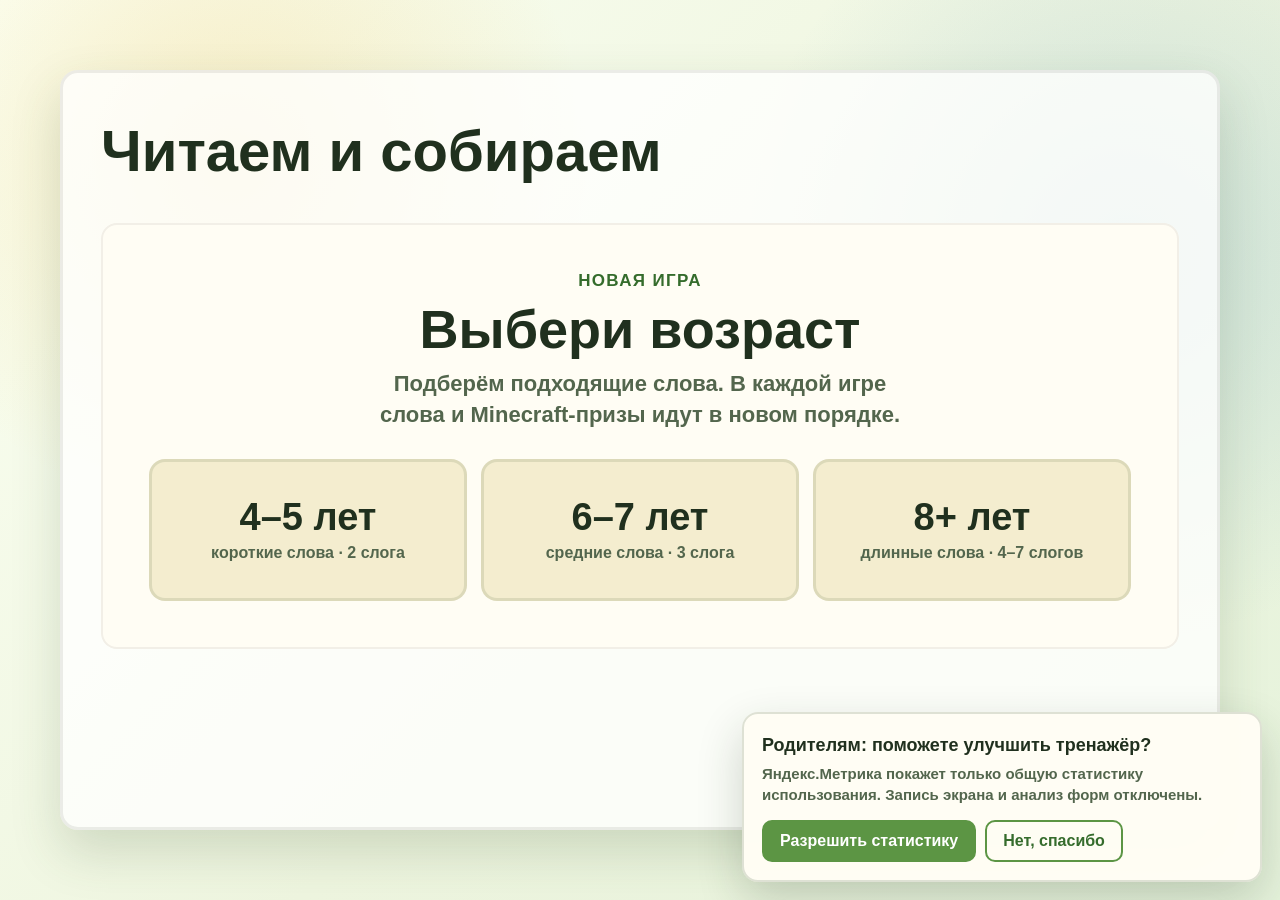
==== index.html @ dffe87df "Add search indexing and Yandex Metrica" ====
<!doctype html>
<html lang="ru">
<head>
  <meta charset="utf-8">
  <meta name="viewport" content="width=device-width, initial-scale=1">
  <title>Читаем по слогам — тренажёр чтения для детей</title>
  <meta name="description" content="Бесплатный детский тренажёр чтения по слогам для детей от 4 лет. Три уровня сложности, случайные слова и Minecraft-призы за чтение.">
  <meta name="robots" content="index, follow, max-image-preview:large">
  <meta name="theme-color" content="#eef5df">
  <link rel="canonical" href="https://readingcraftkids.com/">
  <meta property="og:type" content="website">
  <meta property="og:locale" content="ru_RU">
  <meta property="og:site_name" content="Reading Craft Kids">
  <meta property="og:title" content="Читаем по слогам — тренажёр чтения для детей">
  <meta property="og:description" content="Читайте слова по слогам и собирайте Minecraft-призы. Уровни для детей 4–5, 6–7 и 8+ лет.">
  <meta property="og:url" content="https://readingcraftkids.com/">
  <meta property="og:image" content="https://readingcraftkids.com/assets/minecraft-characters-atlas.png">
  <meta name="twitter:card" content="summary_large_image">
  <meta name="twitter:title" content="Читаем по слогам — тренажёр чтения для детей">
  <meta name="twitter:description" content="Бесплатный тренажёр чтения по слогам с Minecraft-призами.">
  <meta name="twitter:image" content="https://readingcraftkids.com/assets/minecraft-characters-atlas.png">
  <link rel="preload" as="image" href="assets/minecraft-chest.png">
  <link rel="preload" as="image" href="assets/minecraft-prizes-atlas.png">
  <link rel="preload" as="image" href="assets/minecraft-prizes-atlas-2.png">
  <link rel="preload" as="image" href="assets/minecraft-characters-atlas.png">
  <script type="application/ld+json">
    {
      "@context": "https://schema.org",
      "@type": "EducationalApplication",
      "name": "Читаем и собираем",
      "alternateName": "Reading Craft Kids",
      "url": "https://readingcraftkids.com/",
      "description": "Бесплатный тренажёр чтения русских слов по слогам с уровнями сложности по возрасту.",
      "applicationCategory": "EducationalApplication",
      "operatingSystem": "Web",
      "inLanguage": "ru",
      "isAccessibleForFree": true,
      "educationalUse": "Тренировка чтения по слогам",
      "audience": {
        "@type": "EducationalAudience",
        "educationalRole": "student",
        "suggestedMinAge": 4,
        "suggestedMaxAge": 12
      }
    }
  </script>
  <style>
    :root {
      --bg: #eef5df;
      --ink: #20301e;
      --muted: #53664d;
      --accent: #5c9544;
      --accent-dark: #356c2c;
      --blue: #438bb8;
      --green: #5c9544;
      --panel: #fffdf4;
      --gold: #f1b83b;
      --shadow: 0 22px 50px rgba(53, 83, 44, 0.18);
      font-family: "Trebuchet MS", Verdana, sans-serif;
    }

    * {
      box-sizing: border-box;
    }

    body {
      margin: 0;
      min-height: 100dvh;
      background:
        radial-gradient(circle at 18% 18%, rgba(241, 184, 59, 0.24), transparent 28%),
        radial-gradient(circle at 88% 28%, rgba(67, 139, 184, 0.2), transparent 30%),
        linear-gradient(135deg, #fbfff2 0%, var(--bg) 55%, #e6f3dc 100%);
      color: var(--ink);
    }

    button {
      font: inherit;
    }

    [hidden] {
      display: none !important;
    }

    .page {
      min-height: 100dvh;
      display: grid;
      place-items: center;
      padding: 28px;
    }

    .trainer {
      width: min(1160px, 100%);
      min-height: min(760px, calc(100dvh - 56px));
      display: grid;
      grid-template-rows: auto auto auto auto auto;
      gap: 22px;
      padding: clamp(22px, 3vw, 38px);
      border: 3px solid rgba(36, 26, 18, 0.08);
      border-radius: 18px;
      background: rgba(255, 255, 255, 0.78);
      box-shadow: var(--shadow);
    }

    .top {
      display: flex;
      align-items: center;
      justify-content: space-between;
      gap: 16px;
    }

    .title {
      margin: 0;
      font-size: clamp(30px, 5vw, 58px);
      line-height: 1;
      letter-spacing: 0;
    }

    .counter {
      min-width: 88px;
      padding: 12px 16px;
      border: 2px solid rgba(36, 26, 18, 0.08);
      border-radius: 12px;
      background: #f4edcf;
      color: var(--muted);
      text-align: center;
      font-size: 20px;
      font-weight: 800;
    }

    .top-tools {
      display: grid;
      justify-items: end;
      gap: 9px;
    }

    .level-change {
      padding: 8px 12px;
      border: 2px solid rgba(53, 83, 44, 0.14);
      border-radius: 10px;
      background: rgba(255, 253, 244, 0.92);
      color: var(--muted);
      cursor: pointer;
      font-size: 15px;
      font-weight: 900;
    }

    .level-change:hover {
      background: #f4edcf;
      color: var(--ink);
    }

    .level-change:focus-visible,
    .level-option:focus-visible {
      outline: 5px solid rgba(241, 184, 59, 0.72);
      outline-offset: 4px;
    }

    .stage {
      display: grid;
      place-items: center;
      min-height: 356px;
      text-align: center;
    }

    .level-view {
      width: 100%;
      padding: clamp(26px, 4vw, 48px);
      border-radius: 16px;
      background: var(--panel);
      box-shadow: inset 0 0 0 2px rgba(36, 26, 18, 0.06);
    }

    .level-kicker {
      margin: 0 0 10px;
      color: var(--accent-dark);
      font-size: 17px;
      font-weight: 900;
      letter-spacing: 0.08em;
      text-transform: uppercase;
    }

    .level-copy {
      margin: 12px auto 28px;
      max-width: 44ch;
      color: var(--muted);
      font-size: clamp(17px, 2.2vw, 22px);
      font-weight: 700;
      line-height: 1.4;
    }

    .level-options {
      display: grid;
      grid-template-columns: repeat(3, minmax(0, 1fr));
      gap: 14px;
    }

    .level-option {
      min-height: 142px;
      display: grid;
      place-items: center;
      align-content: center;
      gap: 8px;
      padding: 20px 14px;
      border: 3px solid rgba(53, 83, 44, 0.13);
      border-radius: 16px;
      background: #f4edcf;
      color: var(--ink);
      cursor: pointer;
      transition: transform 160ms ease, border-color 160ms ease, box-shadow 160ms ease;
    }

    .level-option:hover {
      transform: translateY(-4px);
      border-color: var(--accent);
      box-shadow: 0 12px 24px rgba(53, 83, 44, 0.14);
    }

    .level-age {
      font-size: clamp(26px, 3.4vw, 38px);
      font-weight: 900;
      line-height: 1;
    }

    .level-detail {
      color: var(--muted);
      font-size: 16px;
      font-weight: 800;
    }

    .word-card {
      width: 100%;
      padding: clamp(38px, 5vw, 64px) clamp(24px, 5vw, 64px);
      border-radius: 16px;
      background: var(--panel);
      box-shadow: inset 0 0 0 2px rgba(36, 26, 18, 0.06);
    }

    .hint {
      margin: 0 0 24px;
      color: var(--muted);
      font-size: clamp(19px, 2.8vw, 28px);
      font-weight: 800;
    }

    .syllables {
      display: flex;
      flex-wrap: wrap;
      align-items: center;
      justify-content: center;
      gap: clamp(8px, 1.4vw, 16px);
      min-height: 122px;
      color: var(--ink);
      font-size: clamp(54px, 6.6vw, 96px);
      font-weight: 900;
      line-height: 1;
    }

    .syllable {
      display: inline-grid;
      place-items: center;
      min-width: 1.25em;
      padding: 0.08em 0.14em 0.13em;
      border-radius: 14px;
      background: #f4edcf;
      box-shadow: inset 0 -7px 0 rgba(92, 149, 68, 0.2);
    }

    .syllables.is-four {
      font-size: clamp(44px, 5.2vw, 74px);
      gap: clamp(5px, 1vw, 10px);
    }

    .syllables.is-long {
      font-size: clamp(32px, 4.2vw, 60px);
      gap: clamp(4px, 0.7vw, 8px);
    }

    .dash {
      color: var(--accent);
      transform: translateY(-0.05em);
    }

    .gift-view {
      display: none;
      width: 100%;
      animation: pop 420ms cubic-bezier(.16, 1, .3, 1);
    }

    .gift-view.is-visible {
      display: block;
    }

    .gift-reveal {
      display: grid;
      grid-template-columns: minmax(220px, 0.86fr) minmax(280px, 1fr);
      align-items: center;
      gap: clamp(24px, 4vw, 54px);
      width: min(780px, 100%);
      margin: 0 auto 24px;
    }

    .gift-box {
      width: 100%;
      height: auto;
      display: block;
      filter: drop-shadow(0 20px 30px rgba(65, 97, 130, 0.18));
    }

    .reward-card {
      min-height: 310px;
      display: grid;
      place-items: center;
      align-content: center;
      gap: 10px;
      padding: 24px;
      border: 3px solid rgba(255, 122, 61, 0.2);
      border-radius: 16px;
      background: #f4edcf;
      box-shadow: 0 18px 36px rgba(53, 83, 44, 0.16);
    }

    .reward-label {
      margin: 0;
      color: var(--muted);
      font-size: clamp(18px, 2vw, 24px);
      font-weight: 800;
    }

    .reward-emoji {
      display: block;
      font-size: clamp(108px, 12vw, 160px);
      line-height: 1;
      filter: drop-shadow(0 12px 16px rgba(129, 83, 35, 0.16));
      animation: reward-pop 560ms cubic-bezier(.16, 1, .3, 1) 80ms both;
    }

    .reward-name {
      margin: 0;
      color: var(--ink);
      font-size: clamp(28px, 4vw, 46px);
      font-weight: 900;
      line-height: 1;
    }

    .gift-title {
      margin: 0;
      font-size: clamp(38px, 8vw, 76px);
      line-height: 1;
    }

    .gift-text {
      margin: 14px 0 0;
      color: var(--muted);
      font-size: clamp(20px, 3vw, 28px);
      font-weight: 800;
    }

    .actions {
      display: flex;
      justify-content: center;
      gap: 14px;
      flex-wrap: wrap;
    }

    .primary,
    .secondary {
      min-height: 66px;
      padding: 0 28px;
      border: 0;
      border-radius: 14px;
      cursor: pointer;
      font-size: clamp(22px, 3.2vw, 32px);
      font-weight: 900;
      transition: transform 160ms ease, box-shadow 160ms ease, background 160ms ease;
    }

    .primary {
      background: var(--accent);
      color: #fff;
      box-shadow: 0 10px 0 var(--accent-dark), 0 18px 28px rgba(53, 108, 44, 0.22);
    }

    .secondary {
      display: inline-flex;
      align-items: center;
      justify-content: center;
      background: var(--blue);
      color: #fff;
      box-shadow: 0 10px 0 #2d6488, 0 18px 28px rgba(45, 100, 136, 0.2);
    }

    .secondary.is-visible {
      display: inline-block;
    }

    .primary:hover,
    .secondary:hover {
      transform: translateY(-2px);
    }

    .primary:active,
    .secondary:active {
      transform: translateY(5px);
      box-shadow: 0 5px 0 var(--accent-dark), 0 10px 18px rgba(53, 108, 44, 0.18);
    }

    .secondary:active {
      box-shadow: 0 5px 0 #2d6488, 0 10px 18px rgba(45, 100, 136, 0.18);
    }

    .primary:focus-visible,
    .secondary:focus-visible {
      outline: 5px solid rgba(241, 184, 59, 0.72);
      outline-offset: 5px;
    }

    .progress {
      height: 14px;
      overflow: hidden;
      border-radius: 999px;
      background: rgba(36, 26, 18, 0.08);
    }

    .progress-bar {
      width: 100%;
      height: 100%;
      border-radius: inherit;
      background: var(--green);
      transform: scaleX(0);
      transform-origin: left center;
      transition: transform 340ms ease;
    }

    @keyframes pop {
      from {
        opacity: 0;
        transform: scale(0.82) translateY(20px);
      }
      to {
        opacity: 1;
        transform: scale(1) translateY(0);
      }
    }

    @keyframes reward-pop {
      from {
        opacity: 0;
        transform: translateX(-26px) scale(0.58) rotate(-8deg);
      }
      to {
        opacity: 1;
        transform: translateX(0) scale(1) rotate(0);
      }
    }

    .screen {
      width: 100%;
    }

    .screen-title {
      margin: 0;
      font-size: clamp(32px, 5vw, 54px);
      line-height: 1.05;
    }

    .screen-text {
      margin: 12px auto 0;
      max-width: 42ch;
      color: var(--muted);
      font-size: clamp(19px, 2.4vw, 25px);
      font-weight: 800;
      line-height: 1.35;
    }

    .chest-view {
      animation: pop 300ms cubic-bezier(.16, 1, .3, 1);
    }

    .chest-button {
      display: inline-grid;
      justify-items: center;
      gap: 2px;
      margin-top: 10px;
      padding: 4px 22px 12px;
      border: 0;
      border-radius: 16px;
      background: transparent;
      color: var(--ink);
      cursor: pointer;
      font-size: 22px;
      font-weight: 900;
      transition: transform 180ms cubic-bezier(.16, 1, .3, 1), background 180ms ease;
    }

    .chest-button:hover {
      transform: translateY(-4px) scale(1.02);
      background: rgba(92, 149, 68, 0.08);
    }

    .chest-button:active {
      transform: translateY(2px) scale(0.97);
    }

    .chest-button:focus-visible {
      outline: 5px solid rgba(241, 184, 59, 0.72);
      outline-offset: 4px;
    }

    .chest-image {
      width: min(290px, 46vw);
      height: auto;
      display: block;
      filter: drop-shadow(0 20px 24px rgba(53, 83, 44, 0.2));
      animation: chest-arrive 380ms cubic-bezier(.16, 1, .3, 1) both;
    }

    .reward-view {
      animation: pop 300ms cubic-bezier(.16, 1, .3, 1);
    }

    .reward-view .reward-card {
      width: min(520px, 100%);
      min-height: 318px;
      margin: 0 auto;
      padding: 22px 28px 26px;
      border-color: rgba(92, 149, 68, 0.26);
    }

    .sprite {
      display: block;
      flex: 0 0 auto;
      background-color: #eee8d7;
      background-repeat: no-repeat;
      background-size: 400% 400%;
    }

    .reward-sprite {
      width: 210px;
      height: 210px;
      border-radius: 16px;
      box-shadow: 0 14px 28px rgba(53, 83, 44, 0.16);
      animation: reward-pop 480ms cubic-bezier(.16, 1, .3, 1) both;
    }

    .reward-view .reward-name {
      margin-top: 14px;
      font-size: clamp(30px, 4vw, 46px);
    }

    .reward-view .gift-text {
      max-width: 38ch;
      margin-left: auto;
      margin-right: auto;
    }

    .collection-shelf {
      padding: 16px 18px;
      border: 2px solid rgba(53, 83, 44, 0.1);
      border-radius: 16px;
      background: rgba(244, 237, 207, 0.58);
    }

    .collection-head {
      display: flex;
      align-items: baseline;
      justify-content: space-between;
      gap: 16px;
      margin-bottom: 12px;
    }

    .collection-title {
      margin: 0;
      font-size: 22px;
      line-height: 1;
    }

    .collection-count {
      color: var(--muted);
      font-size: 18px;
      font-weight: 900;
    }

    .collection-list,
    .full-collection {
      margin: 0;
      padding: 0;
      list-style: none;
    }

    .collection-list {
      min-height: 50px;
      display: flex;
      flex-wrap: wrap;
      align-items: center;
      gap: 7px;
    }

    .collection-empty {
      color: var(--muted);
      font-size: 17px;
      font-weight: 700;
    }

    .loot-thumb {
      width: 48px;
      height: 48px;
      overflow: hidden;
      border: 2px solid rgba(53, 83, 44, 0.16);
      border-radius: 10px;
      background: #eee8d7;
    }

    .loot-thumb.is-new {
      animation: loot-added 320ms cubic-bezier(.16, 1, .3, 1) both;
    }

    .loot-thumb .sprite {
      width: 100%;
      height: 100%;
    }

    .collection-view {
      padding: 12px 0 4px;
    }

    .full-collection {
      display: grid;
      grid-template-columns: repeat(6, minmax(0, 1fr));
      gap: 12px;
      margin-top: 24px;
      text-align: center;
    }

    .collection-card {
      min-width: 0;
      padding: 10px 8px 12px;
      border-radius: 14px;
      background: #f4edcf;
      box-shadow: inset 0 0 0 2px rgba(53, 83, 44, 0.1);
    }

    .collection-card .sprite {
      width: min(112px, 100%);
      aspect-ratio: 1;
      margin: 0 auto 8px;
      border-radius: 10px;
    }

    .collection-card-name {
      margin: 0;
      overflow-wrap: anywhere;
      font-size: 14px;
      font-weight: 900;
      line-height: 1.15;
    }

    .analytics-consent {
      position: fixed;
      z-index: 20;
      right: 18px;
      bottom: 18px;
      width: min(520px, calc(100% - 36px));
      padding: 18px;
      border: 2px solid rgba(53, 83, 44, 0.16);
      border-radius: 16px;
      background: rgba(255, 253, 244, 0.98);
      box-shadow: 0 18px 46px rgba(32, 48, 30, 0.2);
    }

    .analytics-consent p {
      margin: 0;
      color: var(--muted);
      font-size: 15px;
      font-weight: 700;
      line-height: 1.45;
    }

    .analytics-consent strong {
      display: block;
      margin-bottom: 4px;
      color: var(--ink);
      font-size: 18px;
    }

    .consent-actions {
      display: flex;
      flex-wrap: wrap;
      gap: 9px;
      margin-top: 14px;
    }

    .consent-button {
      min-height: 42px;
      padding: 0 16px;
      border: 2px solid var(--accent);
      border-radius: 10px;
      background: var(--accent);
      color: #fff;
      cursor: pointer;
      font-weight: 900;
    }

    .consent-button.is-secondary {
      background: transparent;
      color: var(--accent-dark);
    }

    .consent-button:focus-visible {
      outline: 4px solid rgba(241, 184, 59, 0.72);
      outline-offset: 3px;
    }

    .sr-only {
      position: absolute;
      width: 1px;
      height: 1px;
      padding: 0;
      margin: -1px;
      overflow: hidden;
      clip: rect(0, 0, 0, 0);
      white-space: nowrap;
      border: 0;
    }

    @keyframes chest-arrive {
      from {
        opacity: 0;
        transform: translateY(18px) scale(0.88);
      }
      to {
        opacity: 1;
        transform: translateY(0) scale(1);
      }
    }

    @keyframes loot-added {
      from {
        opacity: 0;
        transform: translateY(-14px) scale(0.5);
      }
      to {
        opacity: 1;
        transform: translateY(0) scale(1);
      }
    }

    @media (prefers-reduced-motion: reduce) {
      .gift-view,
      .reward-emoji,
      .chest-view,
      .reward-view,
      .chest-image,
      .reward-sprite,
      .loot-thumb.is-new {
        animation: none;
      }

      .primary,
      .secondary,
      .chest-button,
      .progress-bar {
        transition: none;
      }
    }

    @media (max-width: 900px) {
      .full-collection {
        grid-template-columns: repeat(4, minmax(0, 1fr));
      }
    }

    @media (max-width: 620px) {
      .page {
        padding: 14px;
      }

      .trainer {
        min-height: calc(100dvh - 28px);
        gap: 16px;
        border-radius: 16px;
      }

      .top {
        align-items: flex-start;
      }

      .title {
        max-width: 7ch;
      }

      .level-change {
        max-width: 120px;
        font-size: 13px;
      }

      .level-options {
        grid-template-columns: 1fr;
        gap: 10px;
      }

      .level-option {
        min-height: 96px;
        grid-template-columns: 1fr 1fr;
        gap: 12px;
        padding: 15px 18px;
        text-align: left;
      }

      .counter {
        min-width: 72px;
        padding: 10px 12px;
        font-size: 18px;
      }

      .word-card {
        padding-top: 46px;
        padding-bottom: 46px;
      }

      .syllables {
        font-size: clamp(38px, 10.5vw, 58px);
      }

      .syllables.is-four {
        font-size: clamp(31px, 8.6vw, 46px);
      }

      .stage {
        min-height: 330px;
      }

      .screen-title {
        font-size: clamp(29px, 9vw, 40px);
      }

      .chest-image {
        width: min(230px, 68vw);
      }

      .reward-view .reward-card {
        min-height: 284px;
        padding: 18px;
      }

      .reward-sprite {
        width: 165px;
        height: 165px;
      }

      .gift-reveal {
        grid-template-columns: minmax(110px, 0.8fr) minmax(150px, 1fr);
        gap: 12px;
      }

      .reward-card {
        min-height: 190px;
        padding: 18px 12px;
      }

      .reward-emoji {
        font-size: clamp(74px, 22vw, 116px);
      }

      .reward-name {
        font-size: clamp(24px, 8vw, 38px);
      }

      .collection-shelf {
        padding: 14px;
      }

      .collection-title {
        font-size: 19px;
      }

      .collection-count {
        font-size: 16px;
      }

      .loot-thumb {
        width: 40px;
        height: 40px;
      }

      .full-collection {
        grid-template-columns: repeat(2, minmax(0, 1fr));
        gap: 9px;
      }

      .primary,
      .secondary {
        width: 100%;
      }
    }
  </style>
</head>
<body>
  <main class="page">
    <section class="trainer" aria-label="Тренажер чтения слов по слогам">
      <div class="top">
        <h1 class="title">Читаем и собираем</h1>
        <div class="top-tools">
          <div class="counter" id="counter" aria-live="polite" hidden><span id="score">0</span>/<span id="total">30</span></div>
          <button class="level-change" id="changeLevelButton" type="button" hidden>Сменить возраст</button>
        </div>
      </div>

      <div class="stage">
        <section class="screen level-view" id="levelView" aria-labelledby="levelTitle">
          <p class="level-kicker">Новая игра</p>
          <h2 class="screen-title" id="levelTitle">Выбери возраст</h2>
          <p class="level-copy">Подберём подходящие слова. В каждой игре слова и Minecraft-призы идут в новом порядке.</p>
          <div class="level-options" aria-label="Уровень сложности">
            <button class="level-option" type="button" data-level="easy">
              <span class="level-age">4–5 лет</span>
              <span class="level-detail">короткие слова · 2 слога</span>
            </button>
            <button class="level-option" type="button" data-level="medium">
              <span class="level-age">6–7 лет</span>
              <span class="level-detail">средние слова · 3 слога</span>
            </button>
            <button class="level-option" type="button" data-level="hard">
              <span class="level-age">8+ лет</span>
              <span class="level-detail">длинные слова · 4–7 слогов</span>
            </button>
          </div>
        </section>

        <section class="screen word-card" id="wordView" aria-labelledby="wordHint" hidden>
          <p class="hint" id="wordHint">Прочитай слово по слогам</p>
          <div class="syllables" id="syllables" aria-live="polite"></div>
        </section>

        <section class="screen chest-view" id="chestView" aria-labelledby="chestTitle" hidden>
          <h2 class="screen-title" id="chestTitle">Ты заработал сундук!</h2>
          <p class="screen-text">Нажми на сундук, чтобы открыть приз</p>
          <button class="chest-button" id="chestButton" type="button" aria-label="Открыть сундук с призом">
            <img class="chest-image" src="assets/minecraft-chest.png" alt="" aria-hidden="true">
            <span>Открыть сундук</span>
          </button>
        </section>

        <section class="screen reward-view" id="rewardView" aria-labelledby="rewardName" hidden>
          <div class="reward-card">
            <p class="reward-label">Новая находка</p>
            <span class="sprite reward-sprite" id="rewardSprite" aria-hidden="true"></span>
            <h2 class="reward-name" id="rewardName"></h2>
            <p class="gift-text" id="rewardText"></p>
          </div>
        </section>

        <section class="screen collection-view" id="collectionView" aria-labelledby="finalTitle" hidden>
          <h2 class="screen-title" id="finalTitle" tabindex="-1">Все призы собраны!</h2>
          <p class="screen-text" id="finalSummary"></p>
          <ul class="full-collection" id="fullCollection"></ul>
        </section>
      </div>

      <div class="actions">
        <button class="primary" id="readButton" type="button" hidden>Я прочитал</button>
        <button class="secondary" id="nextButton" type="button" hidden>Следующее слово</button>
        <button class="secondary" id="restartButton" type="button" hidden>Начать заново</button>
      </div>

      <section class="collection-shelf" id="collectionShelf" aria-labelledby="collectionTitle" hidden>
        <div class="collection-head">
          <h2 class="collection-title" id="collectionTitle">Мои Minecraft-призы</h2>
          <output class="collection-count" id="collectionCount" aria-live="polite">0 из 30</output>
        </div>
        <ul class="collection-list" id="collectionList">
          <li class="collection-empty">Открой первый сундук, и здесь появится приз</li>
        </ul>
      </section>

      <div class="progress" id="progressTrack" aria-hidden="true" hidden>
        <div class="progress-bar" id="progressBar"></div>
      </div>

      <p class="sr-only" id="announcer" aria-live="polite" aria-atomic="true"></p>
    </section>
  </main>

  <aside class="analytics-consent" id="analyticsConsent" aria-label="Настройки статистики" hidden>
    <p>
      <strong>Родителям: поможете улучшить тренажёр?</strong>
      Яндекс.Метрика покажет только общую статистику использования. Запись экрана и анализ форм отключены.
    </p>
    <div class="consent-actions">
      <button class="consent-button" id="allowAnalytics" type="button">Разрешить статистику</button>
      <button class="consent-button is-secondary" id="declineAnalytics" type="button">Нет, спасибо</button>
    </div>
  </aside>

  <script>
    const METRIKA_ID = 112668334;
    const ANALYTICS_CONSENT_KEY = "reading-craft-analytics-consent";

    function loadMetrika() {
      if (window.ym) return;

      (function (m, e, t, r, i, k, a) {
        m[i] = m[i] || function () { (m[i].a = m[i].a || []).push(arguments); };
        m[i].l = 1 * new Date();
        for (let index = 0; index < document.scripts.length; index += 1) {
          if (document.scripts[index].src === r) return;
        }
        k = e.createElement(t);
        a = e.getElementsByTagName(t)[0];
        k.async = true;
        k.src = r;
        a.parentNode.insertBefore(k, a);
      })(window, document, "script", `https://mc.yandex.ru/metrika/tag.js?id=${METRIKA_ID}`, "ym");

      window.ym(METRIKA_ID, "init", {
        clickmap: true,
        trackLinks: true,
        accurateTrackBounce: true
      });
    }

    const analyticsConsent = document.querySelector("#analyticsConsent");
    const allowAnalytics = document.querySelector("#allowAnalytics");
    const declineAnalytics = document.querySelector("#declineAnalytics");

    function readAnalyticsConsent() {
      try {
        return localStorage.getItem(ANALYTICS_CONSENT_KEY);
      } catch {
        return null;
      }
    }

    function saveAnalyticsConsent(value) {
      try {
        localStorage.setItem(ANALYTICS_CONSENT_KEY, value);
      } catch {
        // The trainer still works when browser storage is unavailable.
      }
    }

    const storedAnalyticsConsent = readAnalyticsConsent();

    if (storedAnalyticsConsent === "granted") {
      loadMetrika();
    } else if (storedAnalyticsConsent === null) {
      analyticsConsent.hidden = false;
    }

    allowAnalytics.addEventListener("click", () => {
      saveAnalyticsConsent("granted");
      analyticsConsent.hidden = true;
      loadMetrika();
    });

    declineAnalytics.addEventListener("click", () => {
      saveAnalyticsConsent("declined");
      analyticsConsent.hidden = true;
    });

    const SESSION_WORD_COUNT = 30;

    const difficulties = Object.freeze({
      easy: { label: "4–5 лет", description: "короткие слова" },
      medium: { label: "6–7 лет", description: "средние слова" },
      hard: { label: "8+ лет", description: "длинные слова" }
    });

    const wordBanks = Object.freeze({
      easy: [
        ["ма", "ма"], ["па", "па"], ["ба", "ба"], ["де", "да"],
        ["ва", "за"], ["ро", "за"], ["лу", "на"], ["зи", "ма"],
        ["ле", "то"], ["ли", "са"], ["ко", "за"], ["со", "ва"],
        ["му", "ха"], ["ры", "ба"], ["жа", "ба"], ["ут", "ка"],
        ["бел", "ка"], ["мыш", "ка"], ["кош", "ка"], ["чаш", "ка"],
        ["лож", "ка"], ["руч", "ка"], ["кни", "га"], ["пар", "та"],
        ["сум", "ка"], ["шап", "ка"], ["но", "га"], ["ру", "ка"],
        ["во", "да"], ["тра", "ва"], ["го", "ра"], ["ре", "ка"],
        ["мо", "ре"], ["по", "ле"], ["са", "ды"], ["гри", "бы"]
      ],
      medium: [
        ["ба", "на", "ны"], ["бе", "рё", "за"], ["бу", "ма", "га"],
        ["ка", "ре", "та"], ["ку", "ри", "ца"], ["ло", "па", "та"],
        ["ма", "ли", "на"], ["по", "су", "да"], ["пи", "ро", "ги"],
        ["у", "лит", "ка"], ["бе", "лоч", "ка"], ["ба", "боч", "ка"],
        ["ка", "пус", "та"], ["те", "ле", "фон"], ["че", "мо", "дан"],
        ["са", "по", "ги"], ["о", "гу", "рец"], ["са", "мо", "кат"],
        ["ко", "ро", "ва"], ["со", "ба", "ка"], ["во", "ро", "на"],
        ["ма", "ши", "на"], ["до", "ро", "га"], ["де", "ре", "во"],
        ["о", "зе", "ро"], ["ра", "ду", "га"], ["я", "бло", "ко"],
        ["мо", "ло", "ко"], ["пи", "жа", "ма"], ["ра", "ке", "та"],
        ["па", "ро", "ход"], ["па", "ро", "воз"], ["ба", "ра", "бан"],
        ["са", "ра", "фан"], ["по", "ми", "дор"], ["му", "ра", "вей"]
      ],
      hard: [
        ["ма", "ка", "ро", "ны"], ["че", "ре", "па", "ха"],
        ["ба", "ле", "ри", "на"], ["ве", "ло", "си", "пед"],
        ["те", "ле", "ви", "зор"], ["пи", "ра", "ми", "да"],
        ["ку", "ку", "ру", "за"], ["гу", "се", "ни", "ца"],
        ["пу", "го", "ви", "ца"], ["па", "ро", "во", "зик"],
        ["а", "пель", "си", "ны"], ["пе", "ре", "ме", "на"],
        ["ак", "ва", "ри", "ум"], ["хо", "ло", "диль", "ник"],
        ["э", "лек", "трич", "ка"], ["фо", "то", "ап", "па", "рат"],
        ["би", "бли", "о", "те", "ка"], ["ма", "те", "ма", "ти", "ка"],
        ["ли", "те", "ра", "ту", "ра"], ["гим", "на", "сти", "ка"],
        ["ав", "то", "мо", "биль"], ["экс", "ка", "ва", "тор"],
        ["о", "ке", "а", "на", "ри", "ум"], ["по", "пу", "гай", "чик"],
        ["не", "за", "буд", "ка"], ["ка", "ран", "да", "шик"],
        ["раз", "но", "цвет", "ный"], ["ис", "сле", "до", "ва", "тель"],
        ["и", "зо", "бре", "та", "тель"], ["во", "об", "ра", "же", "ни", "е"],
        ["про", "грам", "ми", "ро", "ва", "ни", "е"], ["бе", "зо", "пас", "ность"],
        ["пу", "те", "шест", "ви", "е"], ["при", "клю", "че", "ни", "е"],
        ["фо", "то", "гра", "фи", "я"], ["э", "лек", "три", "че", "ство"]
      ]
    });

    const rewards = [
      { atlas: "items1", sprite: 10, name: "Печенье", text: "Печенье уже в коллекции!" },
      { atlas: "items1", sprite: 5, name: "Редстоун", text: "Ты добыл частичку энергии!" },
      { atlas: "characters", sprite: 8, name: "Пчела", text: "Пчела прилетела в твою команду!" },
      { atlas: "items1", sprite: 4, name: "Лазурит", text: "Синий камень уже твой!" },
      { atlas: "items1", sprite: 14, name: "Компас", text: "Компас покажет путь к новым словам!" },
      { atlas: "characters", sprite: 0, name: "Стив", text: "Стив присоединился к приключению!" },
      { atlas: "items1", sprite: 2, name: "Золотой слиток", text: "Золотой слиток уже твой!" },
      { atlas: "items1", sprite: 1, name: "Изумруд", text: "Редкий изумруд найден!" },
      { atlas: "characters", sprite: 9, name: "Волк", text: "Верный волк теперь рядом!" },
      { atlas: "items1", sprite: 3, name: "Осколок аметиста", text: "Аметист ярко сияет!" },
      { atlas: "items1", sprite: 7, name: "Зачарованная книга", text: "Книга хранит новое зачарование!" },
      { atlas: "characters", sprite: 1, name: "Алекс", text: "Алекс присоединилась к команде!" },
      { atlas: "items1", sprite: 6, name: "Жемчуг Эндера", text: "Жемчуг Эндера найден!" },
      { atlas: "items1", sprite: 11, name: "Бутылочка мёда", text: "Сладкий запас для путешествия!" },
      { atlas: "characters", sprite: 4, name: "Житель", text: "Житель пришёл в твою коллекцию!" },
      { atlas: "items1", sprite: 8, name: "Золотое яблоко", text: "Редкое золотое яблоко!" },
      { atlas: "items1", sprite: 9, name: "Торт", text: "Торт за отличное чтение!" },
      { atlas: "characters", sprite: 2, name: "Крипер", text: "Крипер теперь в коллекции!" },
      { atlas: "items2", sprite: 0, name: "Железный слиток", text: "Железный слиток добыт!" },
      { atlas: "items2", sprite: 2, name: "Алмазный шлем", text: "Алмазный шлем найден!" },
      { atlas: "characters", sprite: 11, name: "Лиса", text: "Лиса пришла в твою команду!" },
      { atlas: "items2", sprite: 3, name: "Алмазный нагрудник", text: "Алмазный нагрудник твой!" },
      { atlas: "items1", sprite: 15, name: "Алмазная кирка", text: "Алмазная кирка добыта!" },
      { atlas: "characters", sprite: 3, name: "Эндермен", text: "Эндермен появился в коллекции!" },
      { atlas: "items2", sprite: 1, name: "Незеритовый слиток", text: "Незеритовый слиток найден!" },
      { atlas: "items1", sprite: 0, name: "Алмаз", text: "Настоящий алмаз твой!" },
      { atlas: "characters", sprite: 10, name: "Аксолотль", text: "Аксолотль приплыл к тебе!" },
      { atlas: "characters", sprite: 5, name: "Железный голем", text: "Железный голем охраняет коллекцию!" },
      { atlas: "items1", sprite: 13, name: "Элитры", text: "Элитры для большого полёта!" },
      { atlas: "items1", sprite: 12, name: "Тотем бессмертия", text: "Легендарный тотем твой!" }
    ];

    let cards = [];

    const atlasFiles = {
      items1: "assets/minecraft-prizes-atlas.png",
      items2: "assets/minecraft-prizes-atlas-2.png",
      characters: "assets/minecraft-characters-atlas.png"
    };

    const Screen = Object.freeze({
      LEVEL: "level",
      WORD: "word",
      CHEST: "chest",
      REWARD: "reward",
      COLLECTION: "collection"
    });

    const syllables = document.querySelector("#syllables");
    const levelView = document.querySelector("#levelView");
    const levelButtons = [...document.querySelectorAll("[data-level]")];
    const wordView = document.querySelector("#wordView");
    const chestView = document.querySelector("#chestView");
    const rewardView = document.querySelector("#rewardView");
    const collectionView = document.querySelector("#collectionView");
    const chestButton = document.querySelector("#chestButton");
    const readButton = document.querySelector("#readButton");
    const nextButton = document.querySelector("#nextButton");
    const restartButton = document.querySelector("#restartButton");
    const changeLevelButton = document.querySelector("#changeLevelButton");
    const counter = document.querySelector("#counter");
    const score = document.querySelector("#score");
    const total = document.querySelector("#total");
    const progressBar = document.querySelector("#progressBar");
    const rewardSprite = document.querySelector("#rewardSprite");
    const rewardName = document.querySelector("#rewardName");
    const rewardText = document.querySelector("#rewardText");
    const collectionShelf = document.querySelector("#collectionShelf");
    const progressTrack = document.querySelector("#progressTrack");
    const collectionCount = document.querySelector("#collectionCount");
    const collectionList = document.querySelector("#collectionList");
    const fullCollection = document.querySelector("#fullCollection");
    const finalTitle = document.querySelector("#finalTitle");
    const finalSummary = document.querySelector("#finalSummary");
    const announcer = document.querySelector("#announcer");

    let state = {
      screen: Screen.LEVEL,
      currentIndex: 0,
      collected: [],
      difficulty: null
    };

    function shuffle(items) {
      const result = [...items];

      for (let index = result.length - 1; index > 0; index -= 1) {
        const randomIndex = Math.floor(Math.random() * (index + 1));
        [result[index], result[randomIndex]] = [result[randomIndex], result[index]];
      }

      return result;
    }

    function buildCards(difficulty) {
      const words = shuffle(wordBanks[difficulty]).slice(0, SESSION_WORD_COUNT);
      const shuffledRewards = shuffle(rewards);
      return words.map((parts, index) => ({ parts, reward: shuffledRewards[index] }));
    }

    function spritePosition(index) {
      const column = index % 4;
      const row = Math.floor(index / 4);
      return `${column * 100 / 3}% ${row * 100 / 3}%`;
    }

    function applySprite(element, reward) {
      element.style.backgroundImage = `url("${atlasFiles[reward.atlas]}")`;
      element.style.backgroundPosition = spritePosition(reward.sprite);
    }

    function createSprite(reward) {
      const sprite = document.createElement("span");
      sprite.className = "sprite";
      sprite.setAttribute("aria-hidden", "true");
      applySprite(sprite, reward);
      return sprite;
    }

    function renderWord() {
      const parts = cards[state.currentIndex].parts;
      const fragment = document.createDocumentFragment();

      syllables.replaceChildren();
      syllables.classList.toggle("is-four", parts.length === 4);
      syllables.classList.toggle("is-long", parts.length >= 5);

      parts.forEach((part, index) => {
        const syllable = document.createElement("span");
        syllable.className = "syllable";
        syllable.textContent = part;
        fragment.append(syllable);

        if (index < parts.length - 1) {
          const dash = document.createElement("span");
          dash.className = "dash";
          dash.textContent = "-";
          fragment.append(dash);
        }
      });

      syllables.append(fragment);
    }

    function renderReward() {
      const reward = cards[state.currentIndex].reward;
      applySprite(rewardSprite, reward);
      rewardName.textContent = reward.name;
      rewardText.textContent = reward.text;
    }

    function renderCollectionShelf() {
      collectionList.replaceChildren();

      if (state.collected.length === 0) {
        const empty = document.createElement("li");
        empty.className = "collection-empty";
        empty.textContent = "Открой первый сундук, и здесь появится приз";
        collectionList.append(empty);
        return;
      }

      state.collected.forEach((reward, index) => {
        const item = document.createElement("li");
        item.className = "loot-thumb";
        item.title = `${index + 1}. ${reward.name}`;

        if (state.screen === Screen.REWARD && index === state.collected.length - 1) {
          item.classList.add("is-new");
        }

        const label = document.createElement("span");
        label.className = "sr-only";
        label.textContent = `${index + 1}. ${reward.name}`;
        item.append(createSprite(reward), label);
        collectionList.append(item);
      });
    }

    function renderFullCollection() {
      fullCollection.replaceChildren();

      state.collected.forEach((reward, index) => {
        const item = document.createElement("li");
        item.className = "collection-card";

        const name = document.createElement("p");
        name.className = "collection-card-name";
        name.textContent = `${index + 1}. ${reward.name}`;

        item.append(createSprite(reward), name);
        fullCollection.append(item);
      });
    }

    function render() {
      const { screen, currentIndex, collected, difficulty } = state;
      const choosingLevel = screen === Screen.LEVEL;
      const cardCount = cards.length;

      levelView.hidden = !choosingLevel;
      wordView.hidden = screen !== Screen.WORD;
      chestView.hidden = screen !== Screen.CHEST;
      rewardView.hidden = screen !== Screen.REWARD;
      collectionView.hidden = screen !== Screen.COLLECTION;
      readButton.hidden = screen !== Screen.WORD;
      nextButton.hidden = screen !== Screen.REWARD;
      restartButton.hidden = screen !== Screen.COLLECTION;
      counter.hidden = choosingLevel;
      changeLevelButton.hidden = choosingLevel;
      collectionShelf.hidden = choosingLevel || screen === Screen.COLLECTION;
      progressTrack.hidden = choosingLevel;

      score.textContent = collected.length;
      total.textContent = cardCount;
      collectionCount.textContent = `${collected.length} из ${cardCount}`;
      progressBar.style.transform = `scaleX(${cardCount ? collected.length / cardCount : 0})`;
      nextButton.textContent = currentIndex === cardCount - 1
        ? "Посмотреть все призы"
        : "Следующее слово";

      if (difficulty) {
        changeLevelButton.textContent = `${difficulties[difficulty].label} · сменить`;
        finalSummary.textContent = `Ты прочитал ${cardCount} слов уровня «${difficulties[difficulty].label}» и открыл всю коллекцию`;
      }

      if (screen === Screen.WORD) renderWord();
      if (screen === Screen.REWARD) renderReward();
      if (screen === Screen.COLLECTION) renderFullCollection();
      if (!choosingLevel) renderCollectionShelf();
    }

    function startGame(difficulty) {
      if (!wordBanks[difficulty]) return;

      cards = buildCards(difficulty);
      state = {
        screen: Screen.WORD,
        currentIndex: 0,
        collected: [],
        difficulty
      };
      render();
      announcer.textContent = `Выбран уровень ${difficulties[difficulty].label}. Началась новая игра.`;
      readButton.focus();
    }

    function chooseAnotherLevel() {
      cards = [];
      state = {
        screen: Screen.LEVEL,
        currentIndex: 0,
        collected: [],
        difficulty: null
      };
      render();
      announcer.textContent = "Выбери возраст для новой игры.";
      levelButtons[0].focus();
    }

    function confirmRead() {
      if (state.screen !== Screen.WORD) return;
      state.screen = Screen.CHEST;
      render();
      chestButton.focus();
    }

    function openChest() {
      if (state.screen !== Screen.CHEST) return;

      const reward = cards[state.currentIndex].reward;
      state.screen = Screen.REWARD;
      state.collected.push(reward);
      render();
      announcer.textContent = `Открыт приз: ${reward.name}. Собрано ${state.collected.length} из ${cards.length}.`;
      nextButton.focus();
    }

    function advance() {
      if (state.screen !== Screen.REWARD) return;

      if (state.currentIndex === cards.length - 1) {
        state.screen = Screen.COLLECTION;
        render();
        announcer.textContent = `Все ${cards.length} призов собраны. Открыта полная коллекция.`;
        finalTitle.focus();
        return;
      }

      state.currentIndex += 1;
      state.screen = Screen.WORD;
      render();
      readButton.focus();
    }

    function restart() {
      startGame(state.difficulty);
    }

    levelButtons.forEach((button) => {
      button.addEventListener("click", () => startGame(button.dataset.level));
    });
    readButton.addEventListener("click", confirmRead);
    chestButton.addEventListener("click", openChest);
    nextButton.addEventListener("click", advance);
    restartButton.addEventListener("click", restart);
    changeLevelButton.addEventListener("click", chooseAnotherLevel);

    render();
  </script>
</body>
</html>
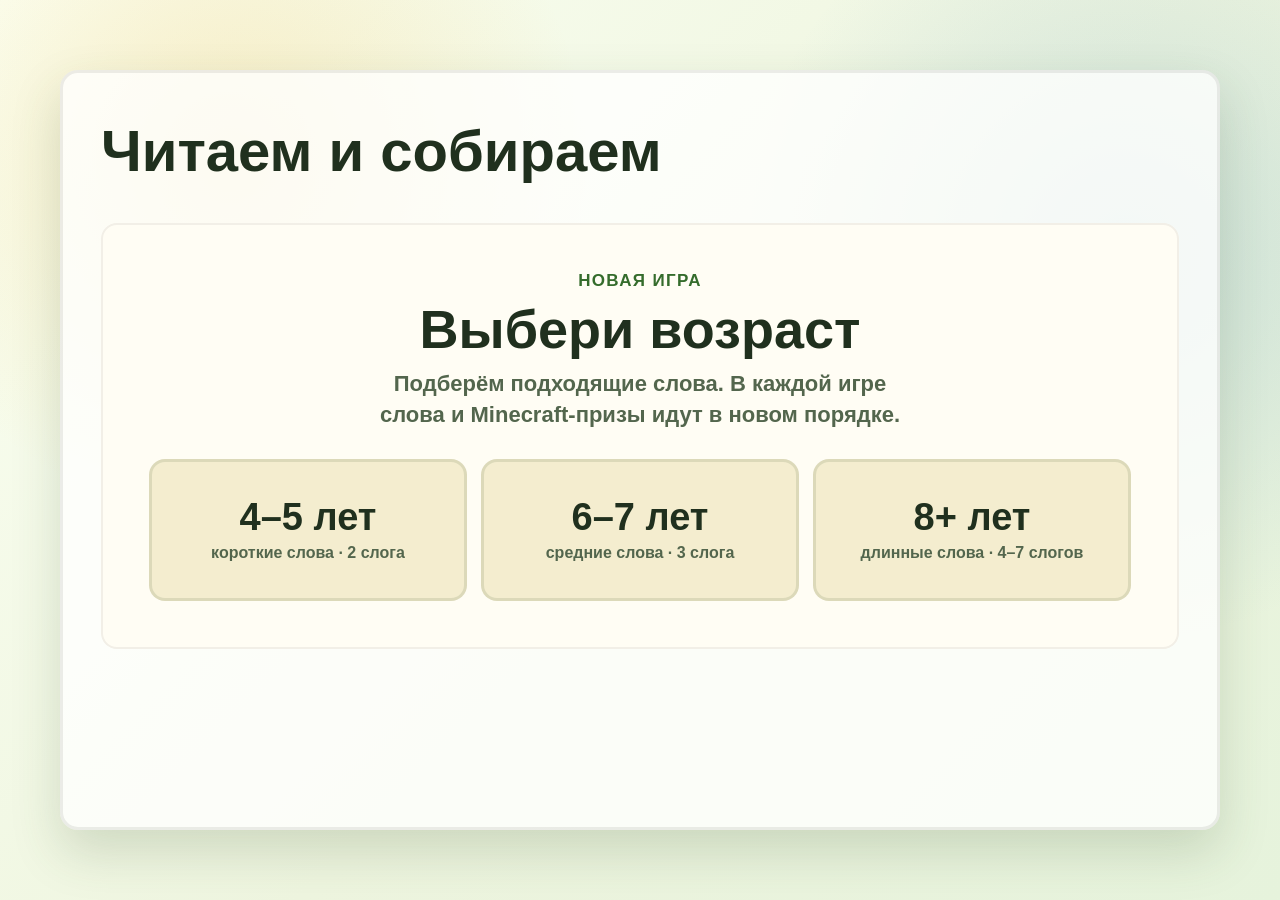
==== commit 49a98462: "Load Yandex Metrica automatically" ====
--- a/index.html
+++ b/index.html
@@ -654,62 +654,6 @@
       line-height: 1.15;
     }
 
-    .analytics-consent {
-      position: fixed;
-      z-index: 20;
-      right: 18px;
-      bottom: 18px;
-      width: min(520px, calc(100% - 36px));
-      padding: 18px;
-      border: 2px solid rgba(53, 83, 44, 0.16);
-      border-radius: 16px;
-      background: rgba(255, 253, 244, 0.98);
-      box-shadow: 0 18px 46px rgba(32, 48, 30, 0.2);
-    }
-
-    .analytics-consent p {
-      margin: 0;
-      color: var(--muted);
-      font-size: 15px;
-      font-weight: 700;
-      line-height: 1.45;
-    }
-
-    .analytics-consent strong {
-      display: block;
-      margin-bottom: 4px;
-      color: var(--ink);
-      font-size: 18px;
-    }
-
-    .consent-actions {
-      display: flex;
-      flex-wrap: wrap;
-      gap: 9px;
-      margin-top: 14px;
-    }
-
-    .consent-button {
-      min-height: 42px;
-      padding: 0 16px;
-      border: 2px solid var(--accent);
-      border-radius: 10px;
-      background: var(--accent);
-      color: #fff;
-      cursor: pointer;
-      font-weight: 900;
-    }
-
-    .consent-button.is-secondary {
-      background: transparent;
-      color: var(--accent-dark);
-    }
-
-    .consent-button:focus-visible {
-      outline: 4px solid rgba(241, 184, 59, 0.72);
-      outline-offset: 3px;
-    }
-
     .sr-only {
       position: absolute;
       width: 1px;
@@ -980,20 +924,8 @@
     </section>
   </main>
 
-  <aside class="analytics-consent" id="analyticsConsent" aria-label="Настройки статистики" hidden>
-    <p>
-      <strong>Родителям: поможете улучшить тренажёр?</strong>
-      Яндекс.Метрика покажет только общую статистику использования. Запись экрана и анализ форм отключены.
-    </p>
-    <div class="consent-actions">
-      <button class="consent-button" id="allowAnalytics" type="button">Разрешить статистику</button>
-      <button class="consent-button is-secondary" id="declineAnalytics" type="button">Нет, спасибо</button>
-    </div>
-  </aside>
-
   <script>
     const METRIKA_ID = 112668334;
-    const ANALYTICS_CONSENT_KEY = "reading-craft-analytics-consent";
 
     function loadMetrika() {
       if (window.ym) return;
@@ -1018,44 +950,7 @@
       });
     }
 
-    const analyticsConsent = document.querySelector("#analyticsConsent");
-    const allowAnalytics = document.querySelector("#allowAnalytics");
-    const declineAnalytics = document.querySelector("#declineAnalytics");
-
-    function readAnalyticsConsent() {
-      try {
-        return localStorage.getItem(ANALYTICS_CONSENT_KEY);
-      } catch {
-        return null;
-      }
-    }
-
-    function saveAnalyticsConsent(value) {
-      try {
-        localStorage.setItem(ANALYTICS_CONSENT_KEY, value);
-      } catch {
-        // The trainer still works when browser storage is unavailable.
-      }
-    }
-
-    const storedAnalyticsConsent = readAnalyticsConsent();
-
-    if (storedAnalyticsConsent === "granted") {
-      loadMetrika();
-    } else if (storedAnalyticsConsent === null) {
-      analyticsConsent.hidden = false;
-    }
-
-    allowAnalytics.addEventListener("click", () => {
-      saveAnalyticsConsent("granted");
-      analyticsConsent.hidden = true;
-      loadMetrika();
-    });
-
-    declineAnalytics.addEventListener("click", () => {
-      saveAnalyticsConsent("declined");
-      analyticsConsent.hidden = true;
-    });
+    loadMetrika();
 
     const SESSION_WORD_COUNT = 30;
 
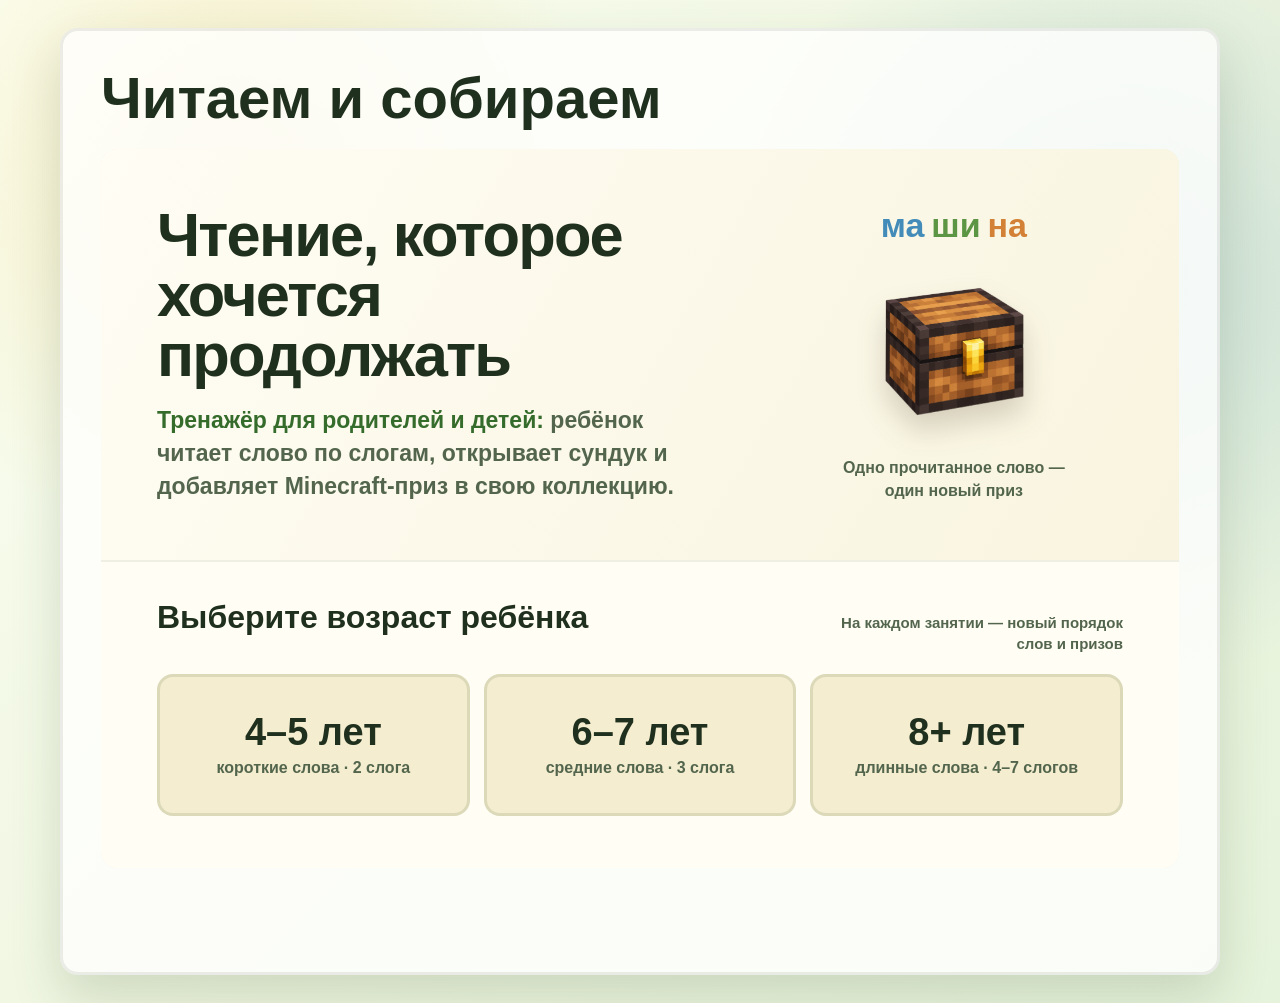
==== commit 3e2b1879: "Improve parent welcome screen" ====
--- a/index.html
+++ b/index.html
@@ -164,28 +164,120 @@
 
     .level-view {
       width: 100%;
-      padding: clamp(26px, 4vw, 48px);
+      overflow: hidden;
       border-radius: 16px;
       background: var(--panel);
       box-shadow: inset 0 0 0 2px rgba(36, 26, 18, 0.06);
     }
 
-    .level-kicker {
-      margin: 0 0 10px;
+    .welcome {
+      display: grid;
+      grid-template-columns: minmax(0, 1.25fr) minmax(250px, 0.75fr);
+      align-items: center;
+      gap: clamp(28px, 5vw, 68px);
+      padding: clamp(30px, 4.6vw, 56px);
+      background: linear-gradient(120deg, #fffdf4 0%, #f8f4df 100%);
+    }
+
+    .welcome-copy {
+      text-align: left;
+    }
+
+    .welcome-title {
+      max-width: 15ch;
+      margin: 0 0 18px;
+      font-size: clamp(34px, 4.8vw, 62px);
+      font-weight: 900;
+      line-height: 0.98;
+      letter-spacing: -0.03em;
+      text-wrap: balance;
+    }
+
+    .welcome-lead {
+      max-width: 54ch;
+      margin: 0;
+      color: var(--muted);
+      font-size: clamp(18px, 2.1vw, 23px);
+      font-weight: 700;
+      line-height: 1.45;
+    }
+
+    .welcome-lead strong {
       color: var(--accent-dark);
-      font-size: 17px;
+    }
+
+    .welcome-demo {
+      display: grid;
+      justify-items: center;
+      gap: 14px;
+      color: var(--muted);
+    }
+
+    .demo-word {
+      display: flex;
+      gap: 7px;
+      color: var(--ink);
+      font-size: clamp(24px, 3vw, 34px);
       font-weight: 900;
-      letter-spacing: 0.08em;
-      text-transform: uppercase;
-    }
-
-    .level-copy {
-      margin: 12px auto 28px;
-      max-width: 44ch;
+    }
+
+    .demo-word span:nth-child(1) {
+      color: var(--blue);
+    }
+
+    .demo-word span:nth-child(2) {
+      color: var(--green);
+    }
+
+    .demo-word span:nth-child(3) {
+      color: #d38136;
+    }
+
+    .welcome-chest {
+      width: min(184px, 70%);
+      height: auto;
+      filter: drop-shadow(0 16px 14px rgba(69, 49, 24, 0.2));
+      animation: welcome-chest 650ms cubic-bezier(0.16, 1, 0.3, 1) both;
+    }
+
+    .welcome-demo p {
+      max-width: 27ch;
+      margin: 0;
+      font-size: 16px;
+      font-weight: 800;
+      line-height: 1.4;
+      text-align: center;
+    }
+
+    .level-picker {
+      padding: clamp(24px, 3.4vw, 38px) clamp(26px, 4.6vw, 56px) clamp(30px, 4.6vw, 52px);
+      border-top: 2px solid rgba(53, 83, 44, 0.08);
+      background: #fffdf4;
+    }
+
+    .level-heading {
+      display: flex;
+      align-items: baseline;
+      justify-content: space-between;
+      gap: 20px;
+      margin-bottom: 20px;
+      text-align: left;
+    }
+
+    .level-heading h3 {
+      margin: 0;
+      font-size: clamp(23px, 2.8vw, 32px);
+      line-height: 1.1;
+    }
+
+    .level-heading p {
+      max-width: 38ch;
+      margin: 0;
       color: var(--muted);
-      font-size: clamp(17px, 2.2vw, 22px);
-      font-weight: 700;
+      font-size: 15px;
+      font-weight: 800;
       line-height: 1.4;
+      text-align: right;
     }
 
     .level-options {
@@ -213,6 +305,10 @@
       transform: translateY(-4px);
       border-color: var(--accent);
       box-shadow: 0 12px 24px rgba(53, 83, 44, 0.14);
+    }
+
+    .level-option:active {
+      transform: translateY(-1px) scale(0.99);
     }
 
     .level-age {
@@ -688,11 +784,23 @@
       }
     }
 
+    @keyframes welcome-chest {
+      from {
+        transform: translateY(12px) scale(0.96);
+        filter: blur(2px) drop-shadow(0 8px 8px rgba(69, 49, 24, 0.12));
+      }
+      to {
+        transform: translateY(0) scale(1);
+        filter: blur(0) drop-shadow(0 16px 14px rgba(69, 49, 24, 0.2));
+      }
+    }
+
     @media (prefers-reduced-motion: reduce) {
       .gift-view,
       .reward-emoji,
       .chest-view,
       .reward-view,
+      .welcome-chest,
       .chest-image,
       .reward-sprite,
       .loot-thumb.is-new {
@@ -730,6 +838,43 @@
 
       .title {
         max-width: 7ch;
+      }
+
+      .welcome {
+        grid-template-columns: 1fr;
+        gap: 24px;
+      }
+
+      .welcome-copy {
+        text-align: center;
+      }
+
+      .welcome-title,
+      .welcome-lead {
+        margin-right: auto;
+        margin-left: auto;
+      }
+
+      .welcome-title {
+        font-size: clamp(34px, 10vw, 48px);
+      }
+
+      .welcome-chest {
+        width: min(142px, 46vw);
+      }
+
+      .welcome-demo p {
+        font-size: 15px;
+      }
+
+      .level-heading {
+        display: block;
+        text-align: center;
+      }
+
+      .level-heading p {
+        margin: 8px auto 0;
+        text-align: center;
       }
 
       .level-change {
@@ -851,22 +996,36 @@
 
       <div class="stage">
         <section class="screen level-view" id="levelView" aria-labelledby="levelTitle">
-          <p class="level-kicker">Новая игра</p>
-          <h2 class="screen-title" id="levelTitle">Выбери возраст</h2>
-          <p class="level-copy">Подберём подходящие слова. В каждой игре слова и Minecraft-призы идут в новом порядке.</p>
-          <div class="level-options" aria-label="Уровень сложности">
-            <button class="level-option" type="button" data-level="easy">
-              <span class="level-age">4–5 лет</span>
-              <span class="level-detail">короткие слова · 2 слога</span>
-            </button>
-            <button class="level-option" type="button" data-level="medium">
-              <span class="level-age">6–7 лет</span>
-              <span class="level-detail">средние слова · 3 слога</span>
-            </button>
-            <button class="level-option" type="button" data-level="hard">
-              <span class="level-age">8+ лет</span>
-              <span class="level-detail">длинные слова · 4–7 слогов</span>
-            </button>
+          <div class="welcome">
+            <div class="welcome-copy">
+              <h2 class="welcome-title" id="levelTitle">Чтение, которое хочется продолжать</h2>
+              <p class="welcome-lead"><strong>Тренажёр для родителей и детей:</strong> ребёнок читает слово по слогам, открывает сундук и добавляет Minecraft-приз в свою коллекцию.</p>
+            </div>
+            <div class="welcome-demo" aria-label="Как проходит игра">
+              <div class="demo-word" aria-hidden="true"><span>ма</span><span>ши</span><span>на</span></div>
+              <img class="welcome-chest" src="assets/minecraft-chest.png" alt="Сундук с наградой">
+              <p>Одно прочитанное слово — один новый приз</p>
+            </div>
+          </div>
+          <div class="level-picker">
+            <div class="level-heading">
+              <h3>Выберите возраст ребёнка</h3>
+              <p>На каждом занятии — новый порядок слов и призов</p>
+            </div>
+            <div class="level-options" aria-label="Уровень сложности">
+              <button class="level-option" type="button" data-level="easy">
+                <span class="level-age">4–5 лет</span>
+                <span class="level-detail">короткие слова · 2 слога</span>
+              </button>
+              <button class="level-option" type="button" data-level="medium">
+                <span class="level-age">6–7 лет</span>
+                <span class="level-detail">средние слова · 3 слога</span>
+              </button>
+              <button class="level-option" type="button" data-level="hard">
+                <span class="level-age">8+ лет</span>
+                <span class="level-detail">длинные слова · 4–7 слогов</span>
+              </button>
+            </div>
           </div>
         </section>
 
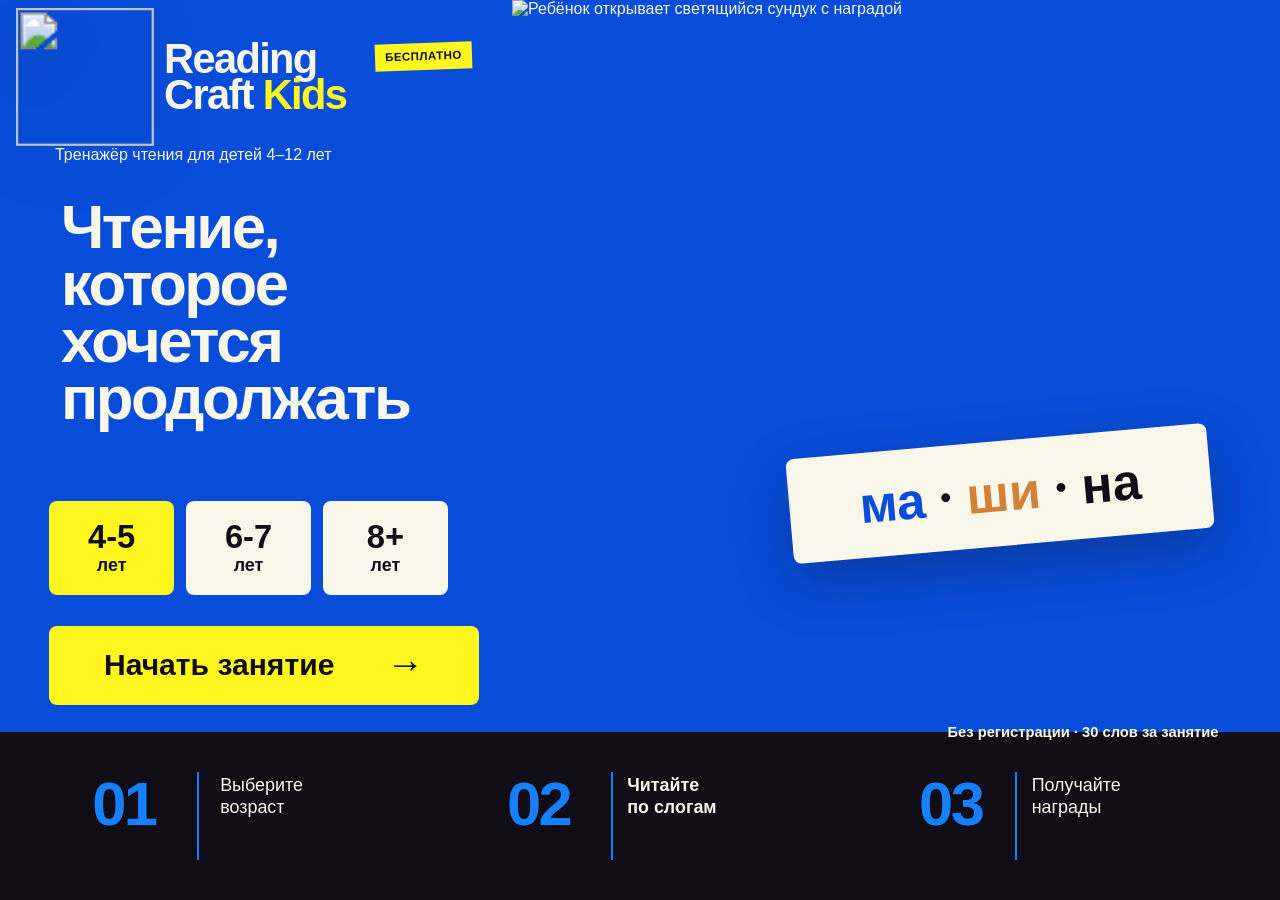
==== commit f1b3b053: "Redesign homepage and add free SEO messaging" ====
--- a/index.html
+++ b/index.html
@@ -3,38 +3,51 @@
 <head>
   <meta charset="utf-8">
   <meta name="viewport" content="width=device-width, initial-scale=1">
-  <title>Читаем по слогам — тренажёр чтения для детей</title>
-  <meta name="description" content="Бесплатный детский тренажёр чтения по слогам для детей от 4 лет. Три уровня сложности, случайные слова и Minecraft-призы за чтение.">
+  <title>Бесплатный тренажёр чтения по слогам для детей | Reading Craft Kids</title>
+  <meta name="description" content="Бесплатный онлайн-тренажёр чтения для детей 4-12 лет: слова по слогам, сложность по возрасту и игровые Minecraft-призы. Без регистрации.">
   <meta name="robots" content="index, follow, max-image-preview:large">
-  <meta name="theme-color" content="#eef5df">
+  <meta name="theme-color" content="#084dd9">
+  <meta name="application-name" content="Reading Craft Kids">
   <link rel="canonical" href="https://readingcraftkids.com/">
+  <link rel="icon" href="/assets/reading-craft-mark.png" type="image/png">
+  <link rel="apple-touch-icon" href="/assets/reading-craft-mark.png">
+  <link rel="manifest" href="/site.webmanifest">
+  <link rel="alternate" hreflang="ru" href="https://readingcraftkids.com/">
+  <link rel="alternate" hreflang="x-default" href="https://readingcraftkids.com/">
   <meta property="og:type" content="website">
   <meta property="og:locale" content="ru_RU">
   <meta property="og:site_name" content="Reading Craft Kids">
-  <meta property="og:title" content="Читаем по слогам — тренажёр чтения для детей">
-  <meta property="og:description" content="Читайте слова по слогам и собирайте Minecraft-призы. Уровни для детей 4–5, 6–7 и 8+ лет.">
+  <meta property="og:title" content="Бесплатный тренажёр чтения для детей | Reading Craft Kids">
+  <meta property="og:description" content="Бесплатно и без регистрации: чтение по слогам, сложность по возрасту и игровые Minecraft-призы для детей 4-12 лет.">
   <meta property="og:url" content="https://readingcraftkids.com/">
-  <meta property="og:image" content="https://readingcraftkids.com/assets/minecraft-characters-atlas.png">
+  <meta property="og:image" content="https://readingcraftkids.com/assets/plates/voxel-hero-scene.jpg">
+  <meta property="og:image:width" content="1536">
+  <meta property="og:image:height" content="1536">
+  <meta property="og:image:alt" content="Ребёнок читает слово по слогам и открывает сундук с наградой">
   <meta name="twitter:card" content="summary_large_image">
-  <meta name="twitter:title" content="Читаем по слогам — тренажёр чтения для детей">
-  <meta name="twitter:description" content="Бесплатный тренажёр чтения по слогам с Minecraft-призами.">
-  <meta name="twitter:image" content="https://readingcraftkids.com/assets/minecraft-characters-atlas.png">
-  <link rel="preload" as="image" href="assets/minecraft-chest.png">
-  <link rel="preload" as="image" href="assets/minecraft-prizes-atlas.png">
-  <link rel="preload" as="image" href="assets/minecraft-prizes-atlas-2.png">
-  <link rel="preload" as="image" href="assets/minecraft-characters-atlas.png">
+  <meta name="twitter:title" content="Бесплатный тренажёр чтения для детей | Reading Craft Kids">
+  <meta name="twitter:description" content="Бесплатно и без регистрации: слова по слогам, три уровня сложности и игровые награды.">
+  <meta name="twitter:image" content="https://readingcraftkids.com/assets/plates/voxel-hero-scene.jpg">
+  <meta name="twitter:image:alt" content="Ребёнок читает слово по слогам и открывает сундук с наградой">
+  <link rel="preload" as="image" href="assets/plates/voxel-hero-scene.jpg" fetchpriority="high">
   <script type="application/ld+json">
     {
       "@context": "https://schema.org",
       "@type": "EducationalApplication",
-      "name": "Читаем и собираем",
-      "alternateName": "Reading Craft Kids",
+      "name": "Reading Craft Kids",
+      "alternateName": "Читаем и собираем",
       "url": "https://readingcraftkids.com/",
-      "description": "Бесплатный тренажёр чтения русских слов по слогам с уровнями сложности по возрасту.",
+      "description": "Бесплатный тренажёр чтения русских слов по слогам для детей 4-12 лет с уровнями сложности по возрасту и игровыми наградами.",
       "applicationCategory": "EducationalApplication",
       "operatingSystem": "Web",
       "inLanguage": "ru",
       "isAccessibleForFree": true,
+      "offers": {
+        "@type": "Offer",
+        "price": "0",
+        "priceCurrency": "RUB",
+        "availability": "https://schema.org/InStock"
+      },
       "educationalUse": "Тренировка чтения по слогам",
       "audience": {
         "@type": "EducationalAudience",
@@ -982,12 +995,17 @@
       }
     }
   </style>
+  <link rel="stylesheet" href="styles.css">
 </head>
 <body>
   <main class="page">
     <section class="trainer" aria-label="Тренажер чтения слов по слогам">
       <div class="top">
-        <h1 class="title">Читаем и собираем</h1>
+        <div class="brand-lockup" aria-label="Reading Craft Kids">
+          <img class="brand-mark" src="assets/reading-craft-mark.png" alt="">
+          <span class="title">Reading<br>Craft <strong>Kids</strong></span>
+          <span class="free-badge">Бесплатно</span>
+        </div>
         <div class="top-tools">
           <div class="counter" id="counter" aria-live="polite" hidden><span id="score">0</span>/<span id="total">30</span></div>
           <button class="level-change" id="changeLevelButton" type="button" hidden>Сменить возраст</button>
@@ -998,34 +1016,37 @@
         <section class="screen level-view" id="levelView" aria-labelledby="levelTitle">
           <div class="welcome">
             <div class="welcome-copy">
-              <h2 class="welcome-title" id="levelTitle">Чтение, которое хочется продолжать</h2>
-              <p class="welcome-lead"><strong>Тренажёр для родителей и детей:</strong> ребёнок читает слово по слогам, открывает сундук и добавляет Minecraft-приз в свою коллекцию.</p>
+              <p class="welcome-lead">Тренажёр чтения для детей 4&ndash;12 лет</p>
+              <h1 class="welcome-title" id="levelTitle">Чтение,<br>которое хочется<br>продолжать</h1>
+              <div class="level-picker">
+                <h2 class="sr-only">Выберите возраст ребёнка</h2>
+                <div class="level-options" aria-label="Уровень сложности">
+                  <button class="level-option" type="button" data-level="easy" aria-pressed="true">
+                    <span class="level-age">4-5</span>
+                    <span class="level-detail">лет</span>
+                  </button>
+                  <button class="level-option" type="button" data-level="medium" aria-pressed="false">
+                    <span class="level-age">6-7</span>
+                    <span class="level-detail">лет</span>
+                  </button>
+                  <button class="level-option" type="button" data-level="hard" aria-pressed="false">
+                    <span class="level-age">8+</span>
+                    <span class="level-detail">лет</span>
+                  </button>
+                </div>
+                <button class="start-game" id="startButton" type="button" disabled>Начать занятие <span aria-hidden="true">→</span></button>
+              </div>
             </div>
             <div class="welcome-demo" aria-label="Как проходит игра">
-              <div class="demo-word" aria-hidden="true"><span>ма</span><span>ши</span><span>на</span></div>
-              <img class="welcome-chest" src="assets/minecraft-chest.png" alt="Сундук с наградой">
-              <p>Одно прочитанное слово — один новый приз</p>
+              <img class="welcome-scene" src="assets/plates/voxel-hero-scene.jpg" alt="Ребёнок открывает светящийся сундук с наградой" fetchpriority="high" decoding="async">
+              <div class="demo-word" aria-label="Слово машина по слогам"><span>ма</span><i>•</i><span>ши</span><i>•</i><span>на</span></div>
+              <p>Без регистрации · 30 слов за занятие</p>
             </div>
           </div>
-          <div class="level-picker">
-            <div class="level-heading">
-              <h3>Выберите возраст ребёнка</h3>
-              <p>На каждом занятии — новый порядок слов и призов</p>
-            </div>
-            <div class="level-options" aria-label="Уровень сложности">
-              <button class="level-option" type="button" data-level="easy">
-                <span class="level-age">4–5 лет</span>
-                <span class="level-detail">короткие слова · 2 слога</span>
-              </button>
-              <button class="level-option" type="button" data-level="medium">
-                <span class="level-age">6–7 лет</span>
-                <span class="level-detail">средние слова · 3 слога</span>
-              </button>
-              <button class="level-option" type="button" data-level="hard">
-                <span class="level-age">8+ лет</span>
-                <span class="level-detail">длинные слова · 4–7 слогов</span>
-              </button>
-            </div>
+          <div class="steps-strip" aria-label="Как устроено занятие">
+            <div class="journey-step"><strong>01</strong><span>Выберите<br>возраст</span></div>
+            <div class="journey-step"><strong>02</strong><span>Читайте<br>по слогам</span></div>
+            <div class="journey-step"><strong>03</strong><span>Получайте<br>награды</span></div>
           </div>
         </section>
 
@@ -1038,7 +1059,7 @@
           <h2 class="screen-title" id="chestTitle">Ты заработал сундук!</h2>
           <p class="screen-text">Нажми на сундук, чтобы открыть приз</p>
           <button class="chest-button" id="chestButton" type="button" aria-label="Открыть сундук с призом">
-            <img class="chest-image" src="assets/minecraft-chest.png" alt="" aria-hidden="true">
+            <img class="chest-image" src="assets/minecraft-chest.png" alt="" aria-hidden="true" loading="lazy" decoding="async">
             <span>Открыть сундук</span>
           </button>
         </section>
@@ -1114,8 +1135,8 @@
     const SESSION_WORD_COUNT = 30;
 
     const difficulties = Object.freeze({
-      easy: { label: "4–5 лет", description: "короткие слова" },
-      medium: { label: "6–7 лет", description: "средние слова" },
+      easy: { label: "4-5 лет", description: "короткие слова" },
+      medium: { label: "6-7 лет", description: "средние слова" },
       hard: { label: "8+ лет", description: "длинные слова" }
     });
 
@@ -1201,6 +1222,7 @@
     ];
 
     let cards = [];
+    let pendingDifficulty = "easy";
 
     const atlasFiles = {
       items1: "assets/minecraft-prizes-atlas.png",
@@ -1217,8 +1239,10 @@
     });
 
     const syllables = document.querySelector("#syllables");
+    const trainer = document.querySelector(".trainer");
     const levelView = document.querySelector("#levelView");
     const levelButtons = [...document.querySelectorAll("[data-level]")];
+    const startButton = document.querySelector("#startButton");
     const wordView = document.querySelector("#wordView");
     const chestView = document.querySelector("#chestView");
     const rewardView = document.querySelector("#rewardView");
@@ -1368,6 +1392,7 @@
       const choosingLevel = screen === Screen.LEVEL;
       const cardCount = cards.length;
 
+      trainer.classList.toggle("is-playing", !choosingLevel);
       levelView.hidden = !choosingLevel;
       wordView.hidden = screen !== Screen.WORD;
       chestView.hidden = screen !== Screen.CHEST;
@@ -1380,6 +1405,7 @@
       changeLevelButton.hidden = choosingLevel;
       collectionShelf.hidden = choosingLevel || screen === Screen.COLLECTION;
       progressTrack.hidden = choosingLevel;
+      startButton.disabled = !pendingDifficulty;
 
       score.textContent = collected.length;
       total.textContent = cardCount;
@@ -1403,6 +1429,7 @@
     function startGame(difficulty) {
       if (!wordBanks[difficulty]) return;
 
+      pendingDifficulty = difficulty;
       cards = buildCards(difficulty);
       state = {
         screen: Screen.WORD,
@@ -1417,6 +1444,8 @@
 
     function chooseAnotherLevel() {
       cards = [];
+      pendingDifficulty = null;
+      levelButtons.forEach((button) => button.setAttribute("aria-pressed", "false"));
       state = {
         screen: Screen.LEVEL,
         currentIndex: 0,
@@ -1468,8 +1497,16 @@
     }
 
     levelButtons.forEach((button) => {
-      button.addEventListener("click", () => startGame(button.dataset.level));
+      button.addEventListener("click", () => {
+        pendingDifficulty = button.dataset.level;
+        levelButtons.forEach((option) => {
+          option.setAttribute("aria-pressed", String(option === button));
+        });
+        startButton.disabled = false;
+        announcer.textContent = `Выбран уровень ${difficulties[pendingDifficulty].label}. Нажми «Начать занятие».`;
+      });
     });
+    startButton.addEventListener("click", () => startGame(pendingDifficulty));
     readButton.addEventListener("click", confirmRead);
     chestButton.addEventListener("click", openChest);
     nextButton.addEventListener("click", advance);
--- a/styles.css
+++ b/styles.css
@@ -0,0 +1,809 @@
+@font-face {
+  font-family: "Montserrat";
+  font-style: normal;
+  font-weight: 500 900;
+  font-display: swap;
+  src: url("assets/fonts/montserrat-cyrillic.woff2") format("woff2");
+  unicode-range: U+0301, U+0400-045F, U+0490-0491, U+04B0-04B1, U+2116;
+}
+
+@font-face {
+  font-family: "Montserrat";
+  font-style: normal;
+  font-weight: 500 900;
+  font-display: swap;
+  src: url("assets/fonts/montserrat-latin.woff2") format("woff2");
+  unicode-range: U+0000-00FF, U+0131, U+0152-0153, U+02BB-02BC, U+02C6, U+02DA, U+02DC, U+0304, U+0308, U+0329, U+2000-206F, U+20AC, U+2122, U+2191, U+2193, U+2212, U+2215, U+FEFF, U+FFFD;
+}
+
+:root {
+  --studio-blue: #084dd9;
+  --studio-blue-dark: #063aa4;
+  --studio-ink: #100d16;
+  --studio-paper: #f8f7ea;
+  --studio-yellow: #fff51f;
+  --studio-muted: #c6c7d3;
+  --bg: #100d16;
+  --ink: #f8f7ea;
+  --muted: #c6c7d3;
+  --accent: #084dd9;
+  --accent-dark: #063aa4;
+  --blue: #084dd9;
+  --green: #084dd9;
+  --panel: #211b28;
+  --gold: #f8f649;
+  --shadow: 0 24px 70px rgba(5, 3, 12, 0.38);
+  font-family: "Montserrat", Arial, sans-serif;
+}
+
+html {
+  background: var(--studio-ink);
+  overflow-x: hidden;
+}
+
+body {
+  min-height: 100dvh;
+  overflow-x: hidden;
+  background: var(--studio-ink);
+  color: var(--studio-paper);
+  font-family: "Montserrat", Arial, sans-serif;
+}
+
+::selection {
+  background: var(--studio-yellow);
+  color: var(--studio-ink);
+}
+
+button,
+a {
+  -webkit-tap-highlight-color: transparent;
+}
+
+button:focus-visible,
+a:focus-visible {
+  outline: 4px solid var(--studio-yellow);
+  outline-offset: 4px;
+}
+
+.page {
+  min-height: 100dvh;
+  padding: 0;
+  background: var(--studio-ink);
+}
+
+.trainer:not(.is-playing) {
+  position: relative;
+  width: 100%;
+  min-height: 100dvh;
+  display: block;
+  padding: 0;
+  overflow: hidden;
+  border: 0;
+  border-radius: 0;
+  background: var(--studio-blue);
+  box-shadow: none;
+}
+
+.trainer:not(.is-playing) .top {
+  position: absolute;
+  top: 0;
+  left: 0;
+  z-index: 3;
+  width: 40%;
+  height: 19.4dvh;
+  min-height: 138px;
+  display: flex;
+  align-items: flex-start;
+  padding: clamp(28px, 3.2vw, 48px);
+  pointer-events: none;
+}
+
+.brand-lockup {
+  display: flex;
+  align-items: center;
+  gap: 13px;
+}
+
+.brand-mark {
+  width: clamp(46px, 4.7vw, 72px);
+  height: clamp(46px, 4.7vw, 72px);
+  object-fit: contain;
+  filter: drop-shadow(0 8px 14px rgba(16, 13, 22, 0.22));
+}
+
+.title {
+  margin: 0;
+  color: var(--studio-paper);
+  font-size: clamp(25px, 2.35vw, 36px);
+  font-weight: 900;
+  line-height: 0.86;
+  letter-spacing: -0.04em;
+}
+
+.title strong {
+  color: var(--studio-yellow);
+  font-weight: 900;
+}
+
+.free-badge {
+  align-self: flex-start;
+  margin: 1px 0 0 7px;
+  padding: 8px 10px 7px;
+  transform: rotate(-2deg);
+  background: var(--studio-yellow);
+  color: var(--studio-ink);
+  font-size: clamp(11px, 0.9vw, 14px);
+  font-weight: 900;
+  line-height: 1;
+  letter-spacing: 0.04em;
+  text-transform: uppercase;
+}
+
+.trainer:not(.is-playing) .free-badge {
+  position: absolute;
+  top: clamp(30px, 4.8dvh, 49px);
+  right: clamp(24px, 3.1vw, 48px);
+  margin: 0;
+}
+
+.trainer:not(.is-playing) .brand-lockup {
+  margin-left: 14px;
+}
+
+.trainer:not(.is-playing) .brand-mark {
+  transform: scale(2.3);
+}
+
+.trainer:not(.is-playing) .title {
+  margin-left: 36px;
+  font-size: clamp(34px, 3.25vw, 50px);
+}
+
+.trainer:not(.is-playing) .top-tools {
+  display: none;
+}
+
+.trainer:not(.is-playing) .stage,
+.trainer:not(.is-playing) .level-view,
+.trainer:not(.is-playing) .welcome {
+  width: 100%;
+  min-height: 100dvh;
+  margin: 0;
+  padding: 0;
+  border: 0;
+  border-radius: 0;
+  box-shadow: none;
+}
+
+.trainer:not(.is-playing) .stage {
+  display: block;
+  text-align: left;
+}
+
+.trainer:not(.is-playing) .level-view {
+  position: relative;
+  overflow: hidden;
+  background: var(--studio-blue);
+}
+
+.trainer:not(.is-playing) .welcome {
+  display: grid;
+  grid-template-columns: 40% 60%;
+  align-items: stretch;
+  gap: 0;
+  background: var(--studio-blue);
+}
+
+.trainer:not(.is-playing) .welcome-copy {
+  position: relative;
+  z-index: 2;
+  min-width: 0;
+  display: flex;
+  flex-direction: column;
+  justify-content: flex-start;
+  padding: clamp(138px, 15.35dvh, 157px) clamp(28px, 3.2vw, 49px) clamp(202px, 22.7dvh, 232px);
+  color: var(--studio-paper);
+  text-align: left;
+}
+
+.trainer:not(.is-playing) .welcome-lead {
+  max-width: none;
+  margin: 0 0 clamp(32px, 4.4dvh, 45px) 14px;
+  color: var(--studio-paper);
+  transform: translateY(6px);
+  font-size: clamp(15px, 1.25vw, 19px);
+  font-weight: 500;
+  line-height: 1.35;
+}
+
+.trainer:not(.is-playing) .welcome-title {
+  max-width: 8.2ch;
+  margin: 0 0 clamp(34px, 4.2dvh, 44px) 20px;
+  color: var(--studio-paper);
+  font-family: "Montserrat", Arial, sans-serif;
+  font-size: clamp(48px, 4.82vw, 74px);
+  font-weight: 900;
+  line-height: 0.92;
+  letter-spacing: -0.04em;
+  text-wrap: balance;
+}
+
+.trainer:not(.is-playing) .level-picker {
+  width: min(100%, 474px);
+  margin-top: auto;
+  transform: translate(8px, 9px);
+  padding: 0;
+  border: 0;
+  background: transparent;
+}
+
+.trainer:not(.is-playing) .level-options {
+  width: calc(100% - 31px);
+  display: grid;
+  grid-template-columns: repeat(3, minmax(0, 1fr));
+  gap: clamp(8px, 0.9vw, 14px);
+}
+
+.trainer:not(.is-playing) .level-option {
+  min-height: clamp(82px, 10.4dvh, 106px);
+  display: flex;
+  flex-direction: column;
+  align-items: center;
+  justify-content: center;
+  gap: 3px;
+  padding: 12px 8px;
+  border: 2px solid transparent;
+  border-radius: 8px;
+  background: var(--studio-paper);
+  color: var(--studio-ink);
+  box-shadow: none;
+  cursor: pointer;
+  transition: transform 180ms cubic-bezier(0.16, 1, 0.3, 1), background-color 180ms ease, border-color 180ms ease;
+}
+
+.trainer:not(.is-playing) .level-option:hover {
+  transform: translateY(-3px);
+  border-color: var(--studio-yellow);
+  box-shadow: none;
+}
+
+.trainer:not(.is-playing) .level-option:active {
+  transform: translateY(-1px) scale(0.98);
+}
+
+.trainer:not(.is-playing) .level-option[aria-pressed="true"] {
+  border-color: transparent;
+  background: var(--studio-yellow);
+}
+
+.trainer:not(.is-playing) .level-age {
+  font-size: clamp(22px, 2.55vw, 39px);
+  font-weight: 900;
+  line-height: 1;
+}
+
+.trainer:not(.is-playing) .level-detail {
+  color: var(--studio-ink);
+  font-size: clamp(13px, 1.4vw, 21px);
+  font-weight: 800;
+  line-height: 1;
+}
+
+.start-game {
+  width: 100%;
+  min-height: clamp(70px, 8.8dvh, 90px);
+  display: flex;
+  align-items: center;
+  justify-content: space-between;
+  gap: 0;
+  margin-top: clamp(18px, 3.4dvh, 35px);
+  padding: 0 55px;
+  border: 0;
+  border-radius: 8px;
+  background: var(--studio-yellow);
+  color: var(--studio-ink);
+  cursor: pointer;
+  font-size: clamp(20px, 2.35vw, 36px);
+  font-weight: 900;
+  line-height: 1;
+  white-space: nowrap;
+  transition: transform 180ms cubic-bezier(0.16, 1, 0.3, 1), background-color 180ms ease;
+}
+
+.start-game span {
+  font-size: 1.25em;
+}
+
+.start-game:hover:not(:disabled) {
+  transform: translateY(-3px);
+  background: #fff96a;
+}
+
+.start-game:active:not(:disabled) {
+  transform: translateY(-1px) scale(0.99);
+}
+
+.start-game:disabled {
+  cursor: not-allowed;
+  opacity: 1;
+}
+
+.trainer:not(.is-playing) .welcome-demo {
+  position: relative;
+  min-height: 90dvh;
+  display: block;
+  overflow: hidden;
+  color: var(--studio-paper);
+}
+
+.welcome-scene {
+  width: 100%;
+  height: 90dvh;
+  display: block;
+  object-fit: cover;
+  object-position: center;
+}
+
+.trainer:not(.is-playing) .demo-word {
+  position: absolute;
+  right: 9%;
+  top: 49%;
+  z-index: 2;
+  min-width: 55%;
+  display: flex;
+  align-items: center;
+  justify-content: center;
+  gap: clamp(10px, 1.2vw, 18px);
+  padding: clamp(18px, 2.1vw, 30px) clamp(22px, 2.7vw, 42px);
+  transform: rotate(-5deg);
+  border-radius: 8px;
+  background: var(--studio-paper);
+  color: var(--studio-ink);
+  box-shadow: 0 20px 55px rgba(16, 13, 22, 0.28);
+  font-size: clamp(34px, 4vw, 62px);
+  font-weight: 900;
+  line-height: 1;
+  white-space: nowrap;
+}
+
+.trainer:not(.is-playing) .demo-word i {
+  font-style: normal;
+  font-size: 0.6em;
+}
+
+.trainer:not(.is-playing) .welcome-demo p {
+  position: absolute;
+  right: 8%;
+  bottom: calc(15dvh + 22px);
+  z-index: 5;
+  max-width: none;
+  margin: 0;
+  color: var(--studio-paper);
+  font-size: clamp(13px, 1.15vw, 18px);
+  font-weight: 800;
+  line-height: 1.4;
+  text-align: right;
+  white-space: nowrap;
+}
+
+.steps-strip {
+  position: absolute;
+  right: 0;
+  bottom: 0;
+  left: 0;
+  z-index: 4;
+  min-height: 168px;
+  height: 18dvh;
+  display: grid;
+  grid-template-columns: repeat(3, 1fr);
+  align-items: center;
+  background: var(--studio-ink);
+  color: var(--studio-paper);
+}
+
+.journey-step {
+  position: static;
+}
+
+.journey-step strong {
+  position: absolute;
+  top: 28%;
+  color: #1680ff;
+  font-size: clamp(44px, 4.8vw, 74px);
+  font-weight: 900;
+  line-height: 0.8;
+  letter-spacing: -0.04em;
+}
+
+.journey-step span {
+  position: absolute;
+  top: 25%;
+  padding-left: 0;
+  border-left: 0;
+  color: var(--studio-paper);
+  font-size: clamp(15px, 1.4vw, 22px);
+  font-weight: 400;
+  line-height: 1.25;
+}
+
+.journey-step:nth-child(1) strong {
+  left: 7.2%;
+}
+
+.journey-step:nth-child(2) strong {
+  left: 39.6%;
+}
+
+.journey-step:nth-child(3) strong {
+  left: 71.8%;
+}
+
+.journey-step:nth-child(1) span {
+  left: 17.2%;
+}
+
+.journey-step:nth-child(2) span {
+  left: 49%;
+  font-weight: 700;
+}
+
+.journey-step:nth-child(3) span {
+  left: 80.6%;
+}
+
+.journey-step::after {
+  content: "";
+  position: absolute;
+  top: 24%;
+  width: 2px;
+  height: 52%;
+  background: #1680ff;
+}
+
+.journey-step:nth-child(1)::after {
+  left: 15.4%;
+}
+
+.journey-step:nth-child(2)::after {
+  left: 47.7%;
+}
+
+.journey-step:nth-child(3)::after {
+  left: 79.3%;
+}
+
+.trainer.is-playing {
+  --ink: #f8f7ea;
+  --muted: #c6c7d3;
+  --panel: #211b28;
+  width: min(1160px, calc(100% - 48px));
+  min-height: min(760px, calc(100dvh - 48px));
+  margin: 24px auto;
+  padding: clamp(22px, 3vw, 38px);
+  border: 1px solid rgba(248, 247, 234, 0.1);
+  border-radius: 16px;
+  background: #17131d;
+  color: var(--studio-paper);
+  box-shadow: var(--shadow);
+}
+
+.trainer.is-playing .top {
+  align-items: center;
+}
+
+.trainer.is-playing .brand-mark {
+  width: 42px;
+  height: 42px;
+}
+
+.trainer.is-playing .title {
+  font-size: 22px;
+}
+
+.trainer.is-playing .free-badge {
+  margin-left: 2px;
+  font-size: 10px;
+}
+
+.trainer.is-playing .level-change,
+.trainer.is-playing .counter {
+  border-color: rgba(248, 247, 234, 0.15);
+  background: #2b2432;
+  color: var(--studio-paper);
+}
+
+.trainer.is-playing .word-card,
+.trainer.is-playing .reward-card,
+.trainer.is-playing .collection-shelf,
+.trainer.is-playing .collection-card {
+  border-color: rgba(248, 247, 234, 0.1);
+  background: #211b28;
+  color: var(--studio-paper);
+}
+
+.trainer.is-playing .syllable {
+  background: #2b2432;
+  border-color: rgba(22, 128, 255, 0.48);
+  box-shadow: 0 10px 24px rgba(5, 36, 100, 0.2);
+}
+
+.trainer.is-playing .sprite,
+.trainer.is-playing .loot-thumb {
+  background-color: #292431;
+}
+
+.trainer.is-playing .primary,
+.trainer.is-playing .secondary {
+  border-radius: 8px;
+  background: var(--studio-blue);
+  color: var(--studio-paper);
+  box-shadow: 0 8px 0 var(--studio-blue-dark), 0 16px 28px rgba(5, 36, 100, 0.28);
+}
+
+.trainer.is-playing .progress {
+  background: rgba(248, 247, 234, 0.12);
+}
+
+.trainer.is-playing .progress-bar {
+  background: var(--studio-yellow);
+}
+
+@media (prefers-reduced-motion: no-preference) {
+  .trainer:not(.is-playing) .welcome-scene {
+    animation: scene-arrive 700ms cubic-bezier(0.16, 1, 0.3, 1) both;
+  }
+
+  .trainer:not(.is-playing) .demo-word {
+    animation: word-arrive 560ms cubic-bezier(0.16, 1, 0.3, 1) 180ms both;
+  }
+}
+
+@keyframes scene-arrive {
+  from {
+    opacity: 0.65;
+    transform: scale(1.035);
+  }
+  to {
+    opacity: 1;
+    transform: scale(1);
+  }
+}
+
+@keyframes word-arrive {
+  from {
+    opacity: 0;
+    transform: translateY(28px) rotate(-5deg);
+  }
+  to {
+    opacity: 1;
+    transform: translateY(0) rotate(-5deg);
+  }
+}
+
+@media (max-width: 980px) {
+  .trainer:not(.is-playing) .top {
+    width: 46%;
+  }
+
+  .trainer:not(.is-playing) .welcome {
+    grid-template-columns: 46% 54%;
+  }
+
+  .trainer:not(.is-playing) .welcome-title {
+    font-size: clamp(44px, 5.8vw, 60px);
+  }
+
+  .trainer:not(.is-playing) .demo-word {
+    right: 6%;
+    min-width: 68%;
+  }
+}
+
+@media (max-width: 720px) {
+  .page {
+    display: block;
+  }
+
+  .trainer:not(.is-playing) {
+    overflow: visible;
+  }
+
+  .trainer:not(.is-playing) .top {
+    position: relative;
+    width: 100%;
+    height: auto;
+    min-height: 0;
+    padding: 22px 20px 14px;
+    overflow: hidden;
+    background: var(--studio-blue);
+  }
+
+  .brand-lockup {
+    gap: 9px;
+  }
+
+  .trainer:not(.is-playing) .brand-lockup {
+    width: 100%;
+    margin-left: 0;
+    padding-right: 72px;
+  }
+
+  .trainer:not(.is-playing) .brand-mark {
+    width: 36px;
+    height: 36px;
+    transform: none;
+  }
+
+  .trainer:not(.is-playing) .title {
+    margin-left: 0;
+    max-width: none;
+    font-size: 18px;
+  }
+
+  .trainer:not(.is-playing) .free-badge {
+    position: absolute;
+    top: 25px;
+    right: 20px;
+    margin: 0;
+    padding: 6px 7px 5px;
+    font-size: 9px;
+  }
+
+  .trainer:not(.is-playing) .welcome {
+    min-height: 0;
+    display: flex;
+    flex-direction: column;
+  }
+
+  .trainer:not(.is-playing) .welcome-copy {
+    width: 100%;
+    max-width: 100vw;
+    min-width: 0;
+    padding: 18px 20px 30px;
+    overflow: hidden;
+  }
+
+  .trainer:not(.is-playing) .welcome-lead {
+    max-width: 100%;
+    margin-bottom: 20px;
+    margin-left: 0;
+    transform: none;
+    font-size: 14px;
+    overflow-wrap: anywhere;
+  }
+
+  .trainer:not(.is-playing) .welcome-title {
+    max-width: 100%;
+    margin: 0 0 28px;
+    font-size: clamp(38px, 10.2vw, 43px);
+    line-height: 0.94;
+    overflow-wrap: anywhere;
+  }
+
+  .trainer:not(.is-playing) .level-picker {
+    width: 100%;
+    max-width: 100%;
+    margin-top: 0;
+    transform: none;
+  }
+
+  .trainer:not(.is-playing) .level-options {
+    width: 100%;
+    max-width: 100%;
+    gap: 8px;
+  }
+
+  .trainer:not(.is-playing) .level-option {
+    width: auto;
+    min-width: 0;
+    min-height: 76px;
+    padding: 9px 5px;
+  }
+
+  .trainer:not(.is-playing) .level-age {
+    font-size: 21px;
+  }
+
+  .trainer:not(.is-playing) .level-detail {
+    font-size: 13px;
+  }
+
+  .start-game {
+    width: 100%;
+    min-width: 0;
+    min-height: 68px;
+    margin-top: 14px;
+    padding: 0 24px;
+    font-size: 20px;
+  }
+
+  .trainer:not(.is-playing) .welcome-demo {
+    min-height: 58dvh;
+  }
+
+  .welcome-scene {
+    height: 58dvh;
+    min-height: 440px;
+    object-position: 53% center;
+  }
+
+  .trainer:not(.is-playing) .demo-word {
+    top: 52%;
+    right: 7%;
+    min-width: 67%;
+    padding: 18px 20px;
+    font-size: clamp(31px, 10vw, 43px);
+  }
+
+  .trainer:not(.is-playing) .welcome-demo p {
+    right: 7%;
+    bottom: 5%;
+    font-size: 13px;
+    white-space: normal;
+  }
+
+  .steps-strip {
+    position: static;
+    height: auto;
+    min-height: 0;
+    grid-template-columns: 1fr;
+    gap: 0;
+    padding: 8px 20px;
+  }
+
+  .journey-step {
+    position: relative;
+    display: flex;
+    align-items: center;
+    justify-content: flex-start;
+    gap: 18px;
+    padding: 17px 0;
+  }
+
+  .journey-step strong,
+  .journey-step span {
+    position: static;
+  }
+
+  .journey-step::after {
+    display: none;
+  }
+
+  .journey-step + .journey-step {
+    border-top: 1px solid rgba(248, 247, 234, 0.12);
+  }
+
+  .journey-step strong {
+    min-width: 68px;
+    font-size: 46px;
+  }
+
+  .journey-step span {
+    padding-left: 18px;
+    border-left: 2px solid #1680ff;
+    font-size: 16px;
+  }
+
+  .trainer.is-playing {
+    width: calc(100% - 24px);
+    min-height: calc(100dvh - 24px);
+    margin: 12px;
+  }
+
+  .trainer.is-playing .brand-lockup {
+    max-width: calc(100% - 124px);
+  }
+
+  .trainer.is-playing .brand-mark {
+    width: 34px;
+    height: 34px;
+  }
+
+  .trainer.is-playing .title {
+    font-size: 17px;
+  }
+
+  .trainer.is-playing .free-badge {
+    display: none;
+  }
+}
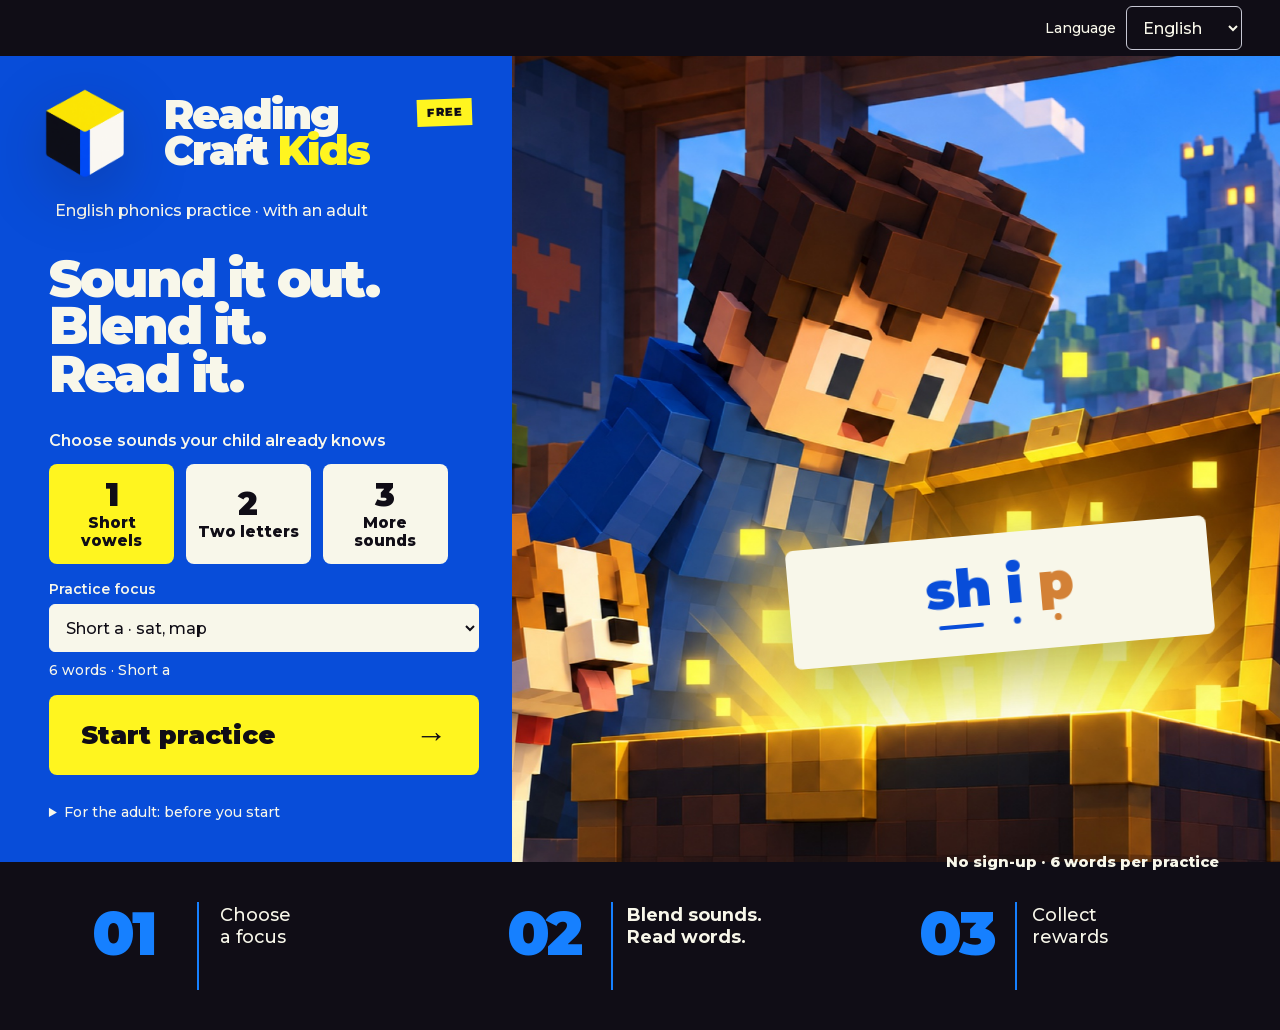
==== commit 8992843a: "Replace English syllable drills with focused phonics practice" ====
--- a/index.html
+++ b/index.html
@@ -1,46 +1,49 @@
 <!doctype html>
-<html lang="ru">
+<html lang="en">
 <head>
   <meta charset="utf-8">
   <meta name="viewport" content="width=device-width, initial-scale=1">
-  <title>Бесплатный тренажёр чтения по слогам для детей | Reading Craft Kids</title>
-  <meta name="description" content="Бесплатный онлайн-тренажёр чтения для детей 4-12 лет: слова по слогам, сложность по возрасту и игровые Minecraft-призы. Без регистрации.">
+  <title>Free reading practice for kids | Reading Craft Kids</title>
+  <meta name="description" content="Free adult-supported phonics practice: short vowels, digraphs and adjacent consonants. Blend sounds, read words and collect rewards. No sign-up.">
   <meta name="robots" content="index, follow, max-image-preview:large">
   <meta name="theme-color" content="#084dd9">
   <meta name="application-name" content="Reading Craft Kids">
   <link rel="canonical" href="https://readingcraftkids.com/">
+  <link rel="alternate" hreflang="en" href="https://readingcraftkids.com/">
+  <link rel="alternate" hreflang="es" href="https://readingcraftkids.com/es/">
+  <link rel="alternate" hreflang="fr" href="https://readingcraftkids.com/fr/">
+  <link rel="alternate" hreflang="ru" href="https://readingcraftkids.com/ru/">
+  <link rel="alternate" hreflang="x-default" href="https://readingcraftkids.com/">
   <link rel="icon" href="/assets/reading-craft-mark.png" type="image/png">
   <link rel="apple-touch-icon" href="/assets/reading-craft-mark.png">
   <link rel="manifest" href="/site.webmanifest">
-  <link rel="alternate" hreflang="ru" href="https://readingcraftkids.com/">
-  <link rel="alternate" hreflang="x-default" href="https://readingcraftkids.com/">
   <meta property="og:type" content="website">
-  <meta property="og:locale" content="ru_RU">
+  <meta property="og:locale" content="en_US">
   <meta property="og:site_name" content="Reading Craft Kids">
-  <meta property="og:title" content="Бесплатный тренажёр чтения для детей | Reading Craft Kids">
-  <meta property="og:description" content="Бесплатно и без регистрации: чтение по слогам, сложность по возрасту и игровые Minecraft-призы для детей 4-12 лет.">
+  <meta property="og:title" content="Free reading practice for kids | Reading Craft Kids">
+  <meta property="og:description" content="Practise known letter–sound correspondences, blend words and collect rewards. Free adult-supported English phonics practice.">
   <meta property="og:url" content="https://readingcraftkids.com/">
   <meta property="og:image" content="https://readingcraftkids.com/assets/plates/voxel-hero-scene.jpg">
   <meta property="og:image:width" content="1536">
   <meta property="og:image:height" content="1536">
-  <meta property="og:image:alt" content="Ребёнок читает слово по слогам и открывает сундук с наградой">
+  <meta property="og:image:alt" content="A child reads a word and opens a reward chest">
   <meta name="twitter:card" content="summary_large_image">
-  <meta name="twitter:title" content="Бесплатный тренажёр чтения для детей | Reading Craft Kids">
-  <meta name="twitter:description" content="Бесплатно и без регистрации: слова по слогам, три уровня сложности и игровые награды.">
+  <meta name="twitter:title" content="Free reading practice for kids | Reading Craft Kids">
+  <meta name="twitter:description" content="Short vowels, digraphs and adjacent consonants: free adult-supported phonics practice with rewards.">
   <meta name="twitter:image" content="https://readingcraftkids.com/assets/plates/voxel-hero-scene.jpg">
-  <meta name="twitter:image:alt" content="Ребёнок читает слово по слогам и открывает сундук с наградой">
-  <link rel="preload" as="image" href="assets/plates/voxel-hero-scene.jpg" fetchpriority="high">
+  <meta name="twitter:image:alt" content="A child reads a word and opens a reward chest">
+  <link rel="preload" as="image" href="/assets/plates/voxel-hero-scene.jpg" fetchpriority="high">
   <script type="application/ld+json">
     {
       "@context": "https://schema.org",
       "@type": "EducationalApplication",
       "name": "Reading Craft Kids",
-      "alternateName": "Читаем и собираем",
+      "alternateName": "Read and collect",
       "url": "https://readingcraftkids.com/",
-      "description": "Бесплатный тренажёр чтения русских слов по слогам для детей 4-12 лет с уровнями сложности по возрасту и игровыми наградами.",
+      "description": "Supplementary English phonics practice for sounds already taught, with adult support and game rewards. Not a reading assessment.",
       "applicationCategory": "EducationalApplication",
       "operatingSystem": "Web",
-      "inLanguage": "ru",
+      "inLanguage": "en",
       "isAccessibleForFree": true,
       "offers": {
         "@type": "Offer",
@@ -48,12 +51,10 @@
         "priceCurrency": "RUB",
         "availability": "https://schema.org/InStock"
       },
-      "educationalUse": "Тренировка чтения по слогам",
+      "educationalUse": "Practice blending sounds into words",
       "audience": {
         "@type": "EducationalAudience",
-        "educationalRole": "student",
-        "suggestedMinAge": 4,
-        "suggestedMaxAge": 12
+        "educationalRole": "student"
       }
     }
   </script>
@@ -995,20 +996,27 @@
       }
     }
   </style>
-  <link rel="stylesheet" href="styles.css">
+  <link rel="stylesheet" href="/styles.css">
+  <link rel="stylesheet" href="/localization.css">
+  <link rel="stylesheet" href="/phonics-en.css">
 </head>
 <body>
+  <nav class="language-bar" aria-label="Language">
+    <label for="languageSelect">Language</label>
+    <select id="languageSelect"><option value="/" lang="en" selected>English</option><option value="/es/" lang="es">Español</option><option value="/fr/" lang="fr">Français</option><option value="/ru/" lang="ru">Русский</option></select>
+    <noscript><a href="/" lang="en">English</a> · <a href="/es/" lang="es">Español</a> · <a href="/fr/" lang="fr">Français</a> · <a href="/ru/" lang="ru">Русский</a></noscript>
+  </nav>
   <main class="page">
-    <section class="trainer" aria-label="Тренажер чтения слов по слогам">
+    <section class="trainer" aria-label="Word reading practice">
       <div class="top">
         <div class="brand-lockup" aria-label="Reading Craft Kids">
-          <img class="brand-mark" src="assets/reading-craft-mark.png" alt="">
+          <img class="brand-mark" src="/assets/reading-craft-mark.png" alt="">
           <span class="title">Reading<br>Craft <strong>Kids</strong></span>
-          <span class="free-badge">Бесплатно</span>
+          <span class="free-badge">Free</span>
         </div>
         <div class="top-tools">
-          <div class="counter" id="counter" aria-live="polite" hidden><span id="score">0</span>/<span id="total">30</span></div>
-          <button class="level-change" id="changeLevelButton" type="button" hidden>Сменить возраст</button>
+          <div class="counter" id="counter" aria-live="polite" hidden><span id="score">0</span>/<span id="total">6</span></div>
+          <button class="level-change" id="changeLevelButton" type="button" hidden>Change focus</button>
         </div>
       </div>
 
@@ -1016,57 +1024,70 @@
         <section class="screen level-view" id="levelView" aria-labelledby="levelTitle">
           <div class="welcome">
             <div class="welcome-copy">
-              <p class="welcome-lead">Тренажёр чтения для детей 4&ndash;12 лет</p>
-              <h1 class="welcome-title" id="levelTitle">Чтение,<br>которое хочется<br>продолжать</h1>
+              <p class="welcome-lead">English phonics practice · with an adult</p>
+              <h1 class="welcome-title" id="levelTitle">Sound it out.<br>Blend it.<br>Read it.</h1>
               <div class="level-picker">
-                <h2 class="sr-only">Выберите возраст ребёнка</h2>
-                <div class="level-options" aria-label="Уровень сложности">
+                <noscript><p>Enable JavaScript to start a reading session.</p></noscript>
+                <h2 class="phonics-choice-title">Choose sounds your child already knows</h2>
+                <div class="level-options" aria-label="Phonics practice stage">
                   <button class="level-option" type="button" data-level="easy" aria-pressed="true">
-                    <span class="level-age">4-5</span>
-                    <span class="level-detail">лет</span>
+                    <span class="level-age">1</span>
+                    <span class="level-detail">Short vowels</span>
                   </button>
                   <button class="level-option" type="button" data-level="medium" aria-pressed="false">
-                    <span class="level-age">6-7</span>
-                    <span class="level-detail">лет</span>
+                    <span class="level-age">2</span>
+                    <span class="level-detail">Two letters</span>
                   </button>
                   <button class="level-option" type="button" data-level="hard" aria-pressed="false">
-                    <span class="level-age">8+</span>
-                    <span class="level-detail">лет</span>
+                    <span class="level-age">3</span>
+                    <span class="level-detail">More sounds</span>
                   </button>
                 </div>
-                <button class="start-game" id="startButton" type="button" disabled>Начать занятие <span aria-hidden="true">→</span></button>
+                <label class="phonics-focus-label" for="practiceSelect">Practice focus</label>
+                <select id="practiceSelect" aria-describedby="practiceNote"><option value="short-a">Short a · sat, map</option><option value="short-i">Short i · sit, pin</option><option value="short-o">Short o · pot, mop</option><option value="short-u">Short u · sun, mud</option><option value="short-e">Short e · pen, bed</option></select>
+                <p id="practiceNote" class="phonics-practice-note">6 words · one focus at a time</p>
+                <button class="start-game" id="startButton" type="button" disabled>Start practice <span aria-hidden="true">→</span></button>
+                <details class="phonics-parent-guide"><summary>For the adult: before you start</summary>
+                  <p>This is extra practice, not a complete phonics course. First teach the sounds using your child’s school programme, then choose a matching focus here.</p>
+                  <p id="practiceTip">Use the short a sound in sat. Say each sound, then blend from left to right.</p>
+                  <p>Sound spellings to know: <span id="practicePrerequisites">s · a · t · m · p · n</span>.</p>
+                  <p>Model sounds, not letter names. Avoid adding “uh” to consonants. Point to each spelling, blend, then ask your child to read the whole word.</p>
+                  <p>Stay nearby and check the reading. Buttons record practice only: there is no microphone, automatic pronunciation check or mastery score.</p>
+                </details>
               </div>
             </div>
-            <div class="welcome-demo" aria-label="Как проходит игра">
-              <img class="welcome-scene" src="assets/plates/voxel-hero-scene.jpg" alt="Ребёнок открывает светящийся сундук с наградой" fetchpriority="high" decoding="async">
-              <div class="demo-word" aria-label="Слово машина по слогам"><span>ма</span><i>•</i><span>ши</span><i>•</i><span>на</span></div>
-              <p>Без регистрации · 30 слов за занятие</p>
+            <div class="welcome-demo" aria-label="How the game works">
+              <img class="welcome-scene" src="/assets/plates/voxel-hero-scene.jpg" alt="A child opens a glowing reward chest" fetchpriority="high" decoding="async">
+              <div class="demo-word phonics-demo" aria-label="sh, i, p: three sound spellings in ship"><span>sh</span><span>i</span><span>p</span></div>
+              <p>No sign-up · 6 words per practice</p>
             </div>
           </div>
-          <div class="steps-strip" aria-label="Как устроено занятие">
-            <div class="journey-step"><strong>01</strong><span>Выберите<br>возраст</span></div>
-            <div class="journey-step"><strong>02</strong><span>Читайте<br>по слогам</span></div>
-            <div class="journey-step"><strong>03</strong><span>Получайте<br>награды</span></div>
+          <div class="steps-strip" aria-label="How a session works">
+            <div class="journey-step"><strong>01</strong><span>Choose<br>a focus</span></div>
+            <div class="journey-step"><strong>02</strong><span>Blend sounds.<br>Read words.</span></div>
+            <div class="journey-step"><strong>03</strong><span>Collect<br>rewards</span></div>
           </div>
         </section>
 
         <section class="screen word-card" id="wordView" aria-labelledby="wordHint" hidden>
-          <p class="hint" id="wordHint">Прочитай слово по слогам</p>
-          <div class="syllables" id="syllables" aria-live="polite"></div>
+          <p class="hint" id="wordHint">Read the word aloud</p>
+          <p id="phonicsFocus" class="phonics-focus"></p>
+          <div class="syllables" id="syllables"></div>
+          <p id="phonicsPrompt" class="phonics-prompt"></p>
         </section>
 
         <section class="screen chest-view" id="chestView" aria-labelledby="chestTitle" hidden>
-          <h2 class="screen-title" id="chestTitle">Ты заработал сундук!</h2>
-          <p class="screen-text">Нажми на сундук, чтобы открыть приз</p>
-          <button class="chest-button" id="chestButton" type="button" aria-label="Открыть сундук с призом">
-            <img class="chest-image" src="assets/minecraft-chest.png" alt="" aria-hidden="true" loading="lazy" decoding="async">
-            <span>Открыть сундук</span>
+          <h2 class="screen-title" id="chestTitle">You earned a chest!</h2>
+          <p class="screen-text">Tap the chest to reveal your reward</p>
+          <button class="chest-button" id="chestButton" type="button" aria-label="Open the reward chest">
+            <img class="chest-image" src="/assets/minecraft-chest.png" alt="" aria-hidden="true" loading="lazy" decoding="async">
+            <span>Open chest</span>
           </button>
         </section>
 
         <section class="screen reward-view" id="rewardView" aria-labelledby="rewardName" hidden>
           <div class="reward-card">
-            <p class="reward-label">Новая находка</p>
+            <p class="reward-label">New discovery</p>
             <span class="sprite reward-sprite" id="rewardSprite" aria-hidden="true"></span>
             <h2 class="reward-name" id="rewardName"></h2>
             <p class="gift-text" id="rewardText"></p>
@@ -1074,25 +1095,27 @@
         </section>
 
         <section class="screen collection-view" id="collectionView" aria-labelledby="finalTitle" hidden>
-          <h2 class="screen-title" id="finalTitle" tabindex="-1">Все призы собраны!</h2>
+          <h2 class="screen-title" id="finalTitle" tabindex="-1">Your practice treasures!</h2>
           <p class="screen-text" id="finalSummary"></p>
           <ul class="full-collection" id="fullCollection"></ul>
         </section>
       </div>
 
       <div class="actions">
-        <button class="primary" id="readButton" type="button" hidden>Я прочитал</button>
-        <button class="secondary" id="nextButton" type="button" hidden>Следующее слово</button>
-        <button class="secondary" id="restartButton" type="button" hidden>Начать заново</button>
+        <button class="primary" id="blendButton" type="button" hidden>Blend the word</button>
+        <button class="primary" id="readButton" type="button" hidden>I read it</button>
+        <button class="phonics-retry" id="soundButton" type="button" hidden>Show sound clues again</button>
+        <button class="secondary" id="nextButton" type="button" hidden>Next word</button>
+        <button class="secondary" id="restartButton" type="button" hidden>Practise these words again</button>
       </div>
 
       <section class="collection-shelf" id="collectionShelf" aria-labelledby="collectionTitle" hidden>
         <div class="collection-head">
-          <h2 class="collection-title" id="collectionTitle">Мои Minecraft-призы</h2>
-          <output class="collection-count" id="collectionCount" aria-live="polite">0 из 30</output>
+          <h2 class="collection-title" id="collectionTitle">My practice treasures</h2>
+          <output class="collection-count" id="collectionCount" aria-live="polite">0 of 6</output>
         </div>
         <ul class="collection-list" id="collectionList">
-          <li class="collection-empty">Открой первый сундук, и здесь появится приз</li>
+          <li class="collection-empty">Open your first chest to start your collection</li>
         </ul>
       </section>
 
@@ -1132,388 +1155,185 @@
 
     loadMetrika();
 
-    const SESSION_WORD_COUNT = 30;
-
-    const difficulties = Object.freeze({
-      easy: { label: "4-5 лет", description: "короткие слова" },
-      medium: { label: "6-7 лет", description: "средние слова" },
-      hard: { label: "8+ лет", description: "длинные слова" }
-    });
-
-    const wordBanks = Object.freeze({
-      easy: [
-        ["ма", "ма"], ["па", "па"], ["ба", "ба"], ["де", "да"],
-        ["ва", "за"], ["ро", "за"], ["лу", "на"], ["зи", "ма"],
-        ["ле", "то"], ["ли", "са"], ["ко", "за"], ["со", "ва"],
-        ["му", "ха"], ["ры", "ба"], ["жа", "ба"], ["ут", "ка"],
-        ["бел", "ка"], ["мыш", "ка"], ["кош", "ка"], ["чаш", "ка"],
-        ["лож", "ка"], ["руч", "ка"], ["кни", "га"], ["пар", "та"],
-        ["сум", "ка"], ["шап", "ка"], ["но", "га"], ["ру", "ка"],
-        ["во", "да"], ["тра", "ва"], ["го", "ра"], ["ре", "ка"],
-        ["мо", "ре"], ["по", "ле"], ["са", "ды"], ["гри", "бы"]
-      ],
-      medium: [
-        ["ба", "на", "ны"], ["бе", "рё", "за"], ["бу", "ма", "га"],
-        ["ка", "ре", "та"], ["ку", "ри", "ца"], ["ло", "па", "та"],
-        ["ма", "ли", "на"], ["по", "су", "да"], ["пи", "ро", "ги"],
-        ["у", "лит", "ка"], ["бе", "лоч", "ка"], ["ба", "боч", "ка"],
-        ["ка", "пус", "та"], ["те", "ле", "фон"], ["че", "мо", "дан"],
-        ["са", "по", "ги"], ["о", "гу", "рец"], ["са", "мо", "кат"],
-        ["ко", "ро", "ва"], ["со", "ба", "ка"], ["во", "ро", "на"],
-        ["ма", "ши", "на"], ["до", "ро", "га"], ["де", "ре", "во"],
-        ["о", "зе", "ро"], ["ра", "ду", "га"], ["я", "бло", "ко"],
-        ["мо", "ло", "ко"], ["пи", "жа", "ма"], ["ра", "ке", "та"],
-        ["па", "ро", "ход"], ["па", "ро", "воз"], ["ба", "ра", "бан"],
-        ["са", "ра", "фан"], ["по", "ми", "дор"], ["му", "ра", "вей"]
-      ],
-      hard: [
-        ["ма", "ка", "ро", "ны"], ["че", "ре", "па", "ха"],
-        ["ба", "ле", "ри", "на"], ["ве", "ло", "си", "пед"],
-        ["те", "ле", "ви", "зор"], ["пи", "ра", "ми", "да"],
-        ["ку", "ку", "ру", "за"], ["гу", "се", "ни", "ца"],
-        ["пу", "го", "ви", "ца"], ["па", "ро", "во", "зик"],
-        ["а", "пель", "си", "ны"], ["пе", "ре", "ме", "на"],
-        ["ак", "ва", "ри", "ум"], ["хо", "ло", "диль", "ник"],
-        ["э", "лек", "трич", "ка"], ["фо", "то", "ап", "па", "рат"],
-        ["би", "бли", "о", "те", "ка"], ["ма", "те", "ма", "ти", "ка"],
-        ["ли", "те", "ра", "ту", "ра"], ["гим", "на", "сти", "ка"],
-        ["ав", "то", "мо", "биль"], ["экс", "ка", "ва", "тор"],
-        ["о", "ке", "а", "на", "ри", "ум"], ["по", "пу", "гай", "чик"],
-        ["не", "за", "буд", "ка"], ["ка", "ран", "да", "шик"],
-        ["раз", "но", "цвет", "ный"], ["ис", "сле", "до", "ва", "тель"],
-        ["и", "зо", "бре", "та", "тель"], ["во", "об", "ра", "же", "ни", "е"],
-        ["про", "грам", "ми", "ро", "ва", "ни", "е"], ["бе", "зо", "пас", "ность"],
-        ["пу", "те", "шест", "ви", "е"], ["при", "клю", "че", "ни", "е"],
-        ["фо", "то", "гра", "фи", "я"], ["э", "лек", "три", "че", "ство"]
-      ]
-    });
-
-    const rewards = [
-      { atlas: "items1", sprite: 10, name: "Печенье", text: "Печенье уже в коллекции!" },
-      { atlas: "items1", sprite: 5, name: "Редстоун", text: "Ты добыл частичку энергии!" },
-      { atlas: "characters", sprite: 8, name: "Пчела", text: "Пчела прилетела в твою команду!" },
-      { atlas: "items1", sprite: 4, name: "Лазурит", text: "Синий камень уже твой!" },
-      { atlas: "items1", sprite: 14, name: "Компас", text: "Компас покажет путь к новым словам!" },
-      { atlas: "characters", sprite: 0, name: "Стив", text: "Стив присоединился к приключению!" },
-      { atlas: "items1", sprite: 2, name: "Золотой слиток", text: "Золотой слиток уже твой!" },
-      { atlas: "items1", sprite: 1, name: "Изумруд", text: "Редкий изумруд найден!" },
-      { atlas: "characters", sprite: 9, name: "Волк", text: "Верный волк теперь рядом!" },
-      { atlas: "items1", sprite: 3, name: "Осколок аметиста", text: "Аметист ярко сияет!" },
-      { atlas: "items1", sprite: 7, name: "Зачарованная книга", text: "Книга хранит новое зачарование!" },
-      { atlas: "characters", sprite: 1, name: "Алекс", text: "Алекс присоединилась к команде!" },
-      { atlas: "items1", sprite: 6, name: "Жемчуг Эндера", text: "Жемчуг Эндера найден!" },
-      { atlas: "items1", sprite: 11, name: "Бутылочка мёда", text: "Сладкий запас для путешествия!" },
-      { atlas: "characters", sprite: 4, name: "Житель", text: "Житель пришёл в твою коллекцию!" },
-      { atlas: "items1", sprite: 8, name: "Золотое яблоко", text: "Редкое золотое яблоко!" },
-      { atlas: "items1", sprite: 9, name: "Торт", text: "Торт за отличное чтение!" },
-      { atlas: "characters", sprite: 2, name: "Крипер", text: "Крипер теперь в коллекции!" },
-      { atlas: "items2", sprite: 0, name: "Железный слиток", text: "Железный слиток добыт!" },
-      { atlas: "items2", sprite: 2, name: "Алмазный шлем", text: "Алмазный шлем найден!" },
-      { atlas: "characters", sprite: 11, name: "Лиса", text: "Лиса пришла в твою команду!" },
-      { atlas: "items2", sprite: 3, name: "Алмазный нагрудник", text: "Алмазный нагрудник твой!" },
-      { atlas: "items1", sprite: 15, name: "Алмазная кирка", text: "Алмазная кирка добыта!" },
-      { atlas: "characters", sprite: 3, name: "Эндермен", text: "Эндермен появился в коллекции!" },
-      { atlas: "items2", sprite: 1, name: "Незеритовый слиток", text: "Незеритовый слиток найден!" },
-      { atlas: "items1", sprite: 0, name: "Алмаз", text: "Настоящий алмаз твой!" },
-      { atlas: "characters", sprite: 10, name: "Аксолотль", text: "Аксолотль приплыл к тебе!" },
-      { atlas: "characters", sprite: 5, name: "Железный голем", text: "Железный голем охраняет коллекцию!" },
-      { atlas: "items1", sprite: 13, name: "Элитры", text: "Элитры для большого полёта!" },
-      { atlas: "items1", sprite: 12, name: "Тотем бессмертия", text: "Легендарный тотем твой!" }
-    ];
-
-    let cards = [];
-    let pendingDifficulty = "easy";
-
-    const atlasFiles = {
-      items1: "assets/minecraft-prizes-atlas.png",
-      items2: "assets/minecraft-prizes-atlas-2.png",
-      characters: "assets/minecraft-characters-atlas.png"
-    };
-
-    const Screen = Object.freeze({
-      LEVEL: "level",
-      WORD: "word",
-      CHEST: "chest",
-      REWARD: "reward",
-      COLLECTION: "collection"
-    });
-
-    const syllables = document.querySelector("#syllables");
-    const trainer = document.querySelector(".trainer");
-    const levelView = document.querySelector("#levelView");
-    const levelButtons = [...document.querySelectorAll("[data-level]")];
-    const startButton = document.querySelector("#startButton");
-    const wordView = document.querySelector("#wordView");
-    const chestView = document.querySelector("#chestView");
-    const rewardView = document.querySelector("#rewardView");
-    const collectionView = document.querySelector("#collectionView");
-    const chestButton = document.querySelector("#chestButton");
-    const readButton = document.querySelector("#readButton");
-    const nextButton = document.querySelector("#nextButton");
-    const restartButton = document.querySelector("#restartButton");
-    const changeLevelButton = document.querySelector("#changeLevelButton");
-    const counter = document.querySelector("#counter");
-    const score = document.querySelector("#score");
-    const total = document.querySelector("#total");
-    const progressBar = document.querySelector("#progressBar");
-    const rewardSprite = document.querySelector("#rewardSprite");
-    const rewardName = document.querySelector("#rewardName");
-    const rewardText = document.querySelector("#rewardText");
-    const collectionShelf = document.querySelector("#collectionShelf");
-    const progressTrack = document.querySelector("#progressTrack");
-    const collectionCount = document.querySelector("#collectionCount");
-    const collectionList = document.querySelector("#collectionList");
-    const fullCollection = document.querySelector("#fullCollection");
-    const finalTitle = document.querySelector("#finalTitle");
-    const finalSummary = document.querySelector("#finalSummary");
-    const announcer = document.querySelector("#announcer");
-
-    let state = {
-      screen: Screen.LEVEL,
-      currentIndex: 0,
-      collected: [],
-      difficulty: null
-    };
-
-    function shuffle(items) {
-      const result = [...items];
-
-      for (let index = result.length - 1; index > 0; index -= 1) {
-        const randomIndex = Math.floor(Math.random() * (index + 1));
-        [result[index], result[randomIndex]] = [result[randomIndex], result[index]];
-      }
-
-      return result;
-    }
-
-    function buildCards(difficulty) {
-      const words = shuffle(wordBanks[difficulty]).slice(0, SESSION_WORD_COUNT);
-      const shuffledRewards = shuffle(rewards);
-      return words.map((parts, index) => ({ parts, reward: shuffledRewards[index] }));
-    }
-
-    function spritePosition(index) {
-      const column = index % 4;
-      const row = Math.floor(index / 4);
-      return `${column * 100 / 3}% ${row * 100 / 3}%`;
-    }
-
-    function applySprite(element, reward) {
-      element.style.backgroundImage = `url("${atlasFiles[reward.atlas]}")`;
-      element.style.backgroundPosition = spritePosition(reward.sprite);
-    }
-
-    function createSprite(reward) {
-      const sprite = document.createElement("span");
-      sprite.className = "sprite";
-      sprite.setAttribute("aria-hidden", "true");
-      applySprite(sprite, reward);
-      return sprite;
-    }
-
-    function renderWord() {
-      const parts = cards[state.currentIndex].parts;
-      const fragment = document.createDocumentFragment();
-
-      syllables.replaceChildren();
-      syllables.classList.toggle("is-four", parts.length === 4);
-      syllables.classList.toggle("is-long", parts.length >= 5);
-
-      parts.forEach((part, index) => {
-        const syllable = document.createElement("span");
-        syllable.className = "syllable";
-        syllable.textContent = part;
-        fragment.append(syllable);
-
-        if (index < parts.length - 1) {
-          const dash = document.createElement("span");
-          dash.className = "dash";
-          dash.textContent = "-";
-          fragment.append(dash);
-        }
-      });
-
-      syllables.append(fragment);
-    }
-
-    function renderReward() {
-      const reward = cards[state.currentIndex].reward;
-      applySprite(rewardSprite, reward);
-      rewardName.textContent = reward.name;
-      rewardText.textContent = reward.text;
-    }
-
-    function renderCollectionShelf() {
-      collectionList.replaceChildren();
-
-      if (state.collected.length === 0) {
-        const empty = document.createElement("li");
-        empty.className = "collection-empty";
-        empty.textContent = "Открой первый сундук, и здесь появится приз";
-        collectionList.append(empty);
-        return;
-      }
-
-      state.collected.forEach((reward, index) => {
-        const item = document.createElement("li");
-        item.className = "loot-thumb";
-        item.title = `${index + 1}. ${reward.name}`;
-
-        if (state.screen === Screen.REWARD && index === state.collected.length - 1) {
-          item.classList.add("is-new");
-        }
-
-        const label = document.createElement("span");
-        label.className = "sr-only";
-        label.textContent = `${index + 1}. ${reward.name}`;
-        item.append(createSprite(reward), label);
-        collectionList.append(item);
-      });
-    }
-
-    function renderFullCollection() {
-      fullCollection.replaceChildren();
-
-      state.collected.forEach((reward, index) => {
-        const item = document.createElement("li");
-        item.className = "collection-card";
-
-        const name = document.createElement("p");
-        name.className = "collection-card-name";
-        name.textContent = `${index + 1}. ${reward.name}`;
-
-        item.append(createSprite(reward), name);
-        fullCollection.append(item);
-      });
-    }
-
-    function render() {
-      const { screen, currentIndex, collected, difficulty } = state;
-      const choosingLevel = screen === Screen.LEVEL;
-      const cardCount = cards.length;
-
-      trainer.classList.toggle("is-playing", !choosingLevel);
-      levelView.hidden = !choosingLevel;
-      wordView.hidden = screen !== Screen.WORD;
-      chestView.hidden = screen !== Screen.CHEST;
-      rewardView.hidden = screen !== Screen.REWARD;
-      collectionView.hidden = screen !== Screen.COLLECTION;
-      readButton.hidden = screen !== Screen.WORD;
-      nextButton.hidden = screen !== Screen.REWARD;
-      restartButton.hidden = screen !== Screen.COLLECTION;
-      counter.hidden = choosingLevel;
-      changeLevelButton.hidden = choosingLevel;
-      collectionShelf.hidden = choosingLevel || screen === Screen.COLLECTION;
-      progressTrack.hidden = choosingLevel;
-      startButton.disabled = !pendingDifficulty;
-
-      score.textContent = collected.length;
-      total.textContent = cardCount;
-      collectionCount.textContent = `${collected.length} из ${cardCount}`;
-      progressBar.style.transform = `scaleX(${cardCount ? collected.length / cardCount : 0})`;
-      nextButton.textContent = currentIndex === cardCount - 1
-        ? "Посмотреть все призы"
-        : "Следующее слово";
-
-      if (difficulty) {
-        changeLevelButton.textContent = `${difficulties[difficulty].label} · сменить`;
-        finalSummary.textContent = `Ты прочитал ${cardCount} слов уровня «${difficulties[difficulty].label}» и открыл всю коллекцию`;
-      }
-
-      if (screen === Screen.WORD) renderWord();
-      if (screen === Screen.REWARD) renderReward();
-      if (screen === Screen.COLLECTION) renderFullCollection();
-      if (!choosingLevel) renderCollectionShelf();
-    }
-
-    function startGame(difficulty) {
-      if (!wordBanks[difficulty]) return;
-
-      pendingDifficulty = difficulty;
-      cards = buildCards(difficulty);
-      state = {
-        screen: Screen.WORD,
-        currentIndex: 0,
-        collected: [],
-        difficulty
-      };
-      render();
-      announcer.textContent = `Выбран уровень ${difficulties[difficulty].label}. Началась новая игра.`;
-      readButton.focus();
-    }
-
-    function chooseAnotherLevel() {
-      cards = [];
-      pendingDifficulty = null;
-      levelButtons.forEach((button) => button.setAttribute("aria-pressed", "false"));
-      state = {
-        screen: Screen.LEVEL,
-        currentIndex: 0,
-        collected: [],
-        difficulty: null
-      };
-      render();
-      announcer.textContent = "Выбери возраст для новой игры.";
-      levelButtons[0].focus();
-    }
-
-    function confirmRead() {
-      if (state.screen !== Screen.WORD) return;
-      state.screen = Screen.CHEST;
-      render();
-      chestButton.focus();
-    }
-
-    function openChest() {
-      if (state.screen !== Screen.CHEST) return;
-
-      const reward = cards[state.currentIndex].reward;
-      state.screen = Screen.REWARD;
-      state.collected.push(reward);
-      render();
-      announcer.textContent = `Открыт приз: ${reward.name}. Собрано ${state.collected.length} из ${cards.length}.`;
-      nextButton.focus();
-    }
-
-    function advance() {
-      if (state.screen !== Screen.REWARD) return;
-
-      if (state.currentIndex === cards.length - 1) {
-        state.screen = Screen.COLLECTION;
-        render();
-        announcer.textContent = `Все ${cards.length} призов собраны. Открыта полная коллекция.`;
-        finalTitle.focus();
-        return;
-      }
-
-      state.currentIndex += 1;
-      state.screen = Screen.WORD;
-      render();
-      readButton.focus();
-    }
-
-    function restart() {
-      startGame(state.difficulty);
-    }
-
-    levelButtons.forEach((button) => {
-      button.addEventListener("click", () => {
-        pendingDifficulty = button.dataset.level;
-        levelButtons.forEach((option) => {
-          option.setAttribute("aria-pressed", String(option === button));
-        });
-        startButton.disabled = false;
-        announcer.textContent = `Выбран уровень ${difficulties[pendingDifficulty].label}. Нажми «Начать занятие».`;
-      });
-    });
-    startButton.addEventListener("click", () => startGame(pendingDifficulty));
-    readButton.addEventListener("click", confirmRead);
-    chestButton.addEventListener("click", openChest);
-    nextButton.addEventListener("click", advance);
-    restartButton.addEventListener("click", restart);
-    changeLevelButton.addEventListener("click", chooseAnotherLevel);
-
-    render();
+    const curriculum = [{"id":"easy","label":"Short vowels","short":"Short vowels","lessons":[{"id":"short-a","label":"Short a · sat, map","focus":"Short a","tip":"Use the short a sound in sat. Say each sound, then blend from left to right.","words":[["s","a","t"],["m","a","t"],["m","a","p"],["t","a","p"],["p","a","t"],["p","a","n"]],"prerequisite":"s · a · t · m · p · n"},{"id":"short-i","label":"Short i · sit, pin","focus":"Short i","tip":"Use the short i sound in sit. Keep the vowel short as you blend.","words":[["s","i","t"],["p","i","t"],["p","i","n"],["t","i","n"],["n","i","p"],["d","i","p"]],"prerequisite":"s · i · t · p · n · d"},{"id":"short-o","label":"Short o · pot, mop","focus":"Short o","tip":"Use the short o sound in pot in your accent. These words use the same vowel pattern.","words":[["p","o","t"],["d","o","t"],["n","o","d"],["t","o","p"],["m","o","p"],["p","o","p"]],"prerequisite":"p · o · t · d · n · m"},{"id":"short-u","label":"Short u · sun, mud","focus":"Short u","tip":"Use the short u sound in sun. Say the sounds, not the letter names.","words":[["s","u","n"],["s","u","m"],["m","u","d"],["n","u","t"],["t","u","b"],["b","u","n"]],"prerequisite":"s · u · n · m · d · t · b"},{"id":"short-e","label":"Short e · pen, bed","focus":"Short e","tip":"Use the short e sound in pen. Blend all three sounds into one word.","words":[["p","e","n"],["p","e","t"],["n","e","t"],["t","e","n"],["b","e","d"],["r","e","d"]],"prerequisite":"p · e · n · t · b · d · r"}]},{"id":"medium","label":"Two letters, one sound","short":"Two letters","lessons":[{"id":"sh","label":"sh · ship, fish","focus":"sh: two letters, one sound","tip":"Keep sh together: it spells one sound. A line marks the two-letter spelling.","words":[["sh","i","p"],["sh","o","p"],["sh","u","t"],["sh","e","d"],["f","i","sh"],["d","i","sh"]],"prerequisite":"sh · i · p · o · u · t · e · d · f"},{"id":"ch","label":"ch · chip, much","focus":"ch: two letters, one sound","tip":"Keep ch together, as in chip. Do not say separate c and h sounds.","words":[["ch","i","p"],["ch","o","p"],["ch","i","n"],["ch","a","t"],["m","u","ch"],["r","i","ch"]],"prerequisite":"ch · i · p · o · n · a · t · m · u · r"},{"id":"ck","label":"ck · pack, duck","focus":"ck: two letters, one sound","tip":"At the end of these words, ck spells one k sound. Say it only once.","words":[["p","a","ck"],["s","a","ck"],["b","a","ck"],["n","e","ck"],["p","e","ck"],["d","u","ck"]],"prerequisite":"p · a · ck · s · b · n · e · d · u"},{"id":"ng","label":"ng · sing, hung","focus":"ng: two letters, one sound","tip":"Keep ng together, as at the end of sing. Do not add a separate g sound.","words":[["s","i","ng"],["r","i","ng"],["k","i","ng"],["w","i","ng"],["s","a","ng"],["h","u","ng"]],"prerequisite":"s · i · ng · r · k · w · a · h · u"}]},{"id":"hard","label":"Adjacent consonants","short":"More sounds","lessons":[{"id":"final-n","label":"Final consonants · tent, hand","focus":"Hear every final sound","tip":"Keep the final consonants separate: in tent, n and t each spell a sound.","words":[["t","e","n","t"],["b","e","n","t"],["s","e","n","t"],["d","e","n","t"],["m","e","n","d"],["h","a","n","d"]],"prerequisite":"t · e · n · b · s · d · m · h · a"},{"id":"initial-s","label":"Starting with s · stop, spin","focus":"Hear every starting sound","tip":"In stop, s and t are two sounds, not one. Blend all four sounds.","words":[["s","t","o","p"],["s","t","e","p"],["s","t","e","m"],["s","p","i","n"],["s","p","o","t"],["s","p","i","t"]],"prerequisite":"s · t · o · p · e · m · i · n"},{"id":"initial-l","label":"Starting with l blends · plan, slip","focus":"Keep both starting sounds","tip":"In plan, p and l each spell a sound. Say each one before blending the word.","words":[["p","l","a","n"],["c","l","a","p"],["f","l","a","t"],["s","l","i","p"],["s","l","a","m"],["p","l","u","m"]],"prerequisite":"p · l · a · n · c · f · t · s · i · m · u"},{"id":"initial-r","label":"Starting with r blends · crab, drum","focus":"Keep both starting sounds","tip":"In crab, c and r each spell a sound. Keep both as you blend the word.","words":[["c","r","a","b"],["d","r","u","m"],["t","r","i","p"],["g","r","i","n"],["g","r","a","b"],["f","r","o","g"]],"prerequisite":"c · r · a · b · d · u · m · t · i · p · g · n · f · o"},{"id":"final-st","label":"Ending in st · nest, list","focus":"Keep both ending sounds","tip":"At the end of nest, s and t each spell a sound. Do not miss the last sound.","words":[["b","e","s","t"],["n","e","s","t"],["r","e","s","t"],["t","e","s","t"],["l","i","s","t"],["m","i","s","t"]],"prerequisite":"b · e · s · t · n · r · l · i · m"}]}];
+    const rewards = [{"atlas":"items1","sprite":10,"name":"Cookie","text":"Added to your collection!"},{"atlas":"items1","sprite":5,"name":"Redstone","text":"Added to your collection!"},{"atlas":"characters","sprite":8,"name":"Bee","text":"Added to your collection!"},{"atlas":"items1","sprite":4,"name":"Lapis lazuli","text":"Added to your collection!"},{"atlas":"items1","sprite":14,"name":"Compass","text":"Added to your collection!"},{"atlas":"characters","sprite":0,"name":"Steve","text":"Added to your collection!"},{"atlas":"items1","sprite":2,"name":"Gold ingot","text":"Added to your collection!"},{"atlas":"items1","sprite":1,"name":"Emerald","text":"Added to your collection!"},{"atlas":"characters","sprite":9,"name":"Wolf","text":"Added to your collection!"},{"atlas":"items1","sprite":3,"name":"Amethyst shard","text":"Added to your collection!"},{"atlas":"items1","sprite":7,"name":"Enchanted book","text":"Added to your collection!"},{"atlas":"characters","sprite":1,"name":"Alex","text":"Added to your collection!"},{"atlas":"items1","sprite":6,"name":"Ender pearl","text":"Added to your collection!"},{"atlas":"items1","sprite":11,"name":"Honey bottle","text":"Added to your collection!"},{"atlas":"characters","sprite":4,"name":"Villager","text":"Added to your collection!"},{"atlas":"items1","sprite":8,"name":"Golden apple","text":"Added to your collection!"},{"atlas":"items1","sprite":9,"name":"Cake","text":"Added to your collection!"},{"atlas":"characters","sprite":2,"name":"Creeper","text":"Added to your collection!"},{"atlas":"items2","sprite":0,"name":"Iron ingot","text":"Added to your collection!"},{"atlas":"items2","sprite":2,"name":"Diamond helmet","text":"Added to your collection!"},{"atlas":"characters","sprite":11,"name":"Fox","text":"Added to your collection!"},{"atlas":"items2","sprite":3,"name":"Diamond chestplate","text":"Added to your collection!"},{"atlas":"items1","sprite":15,"name":"Diamond pickaxe","text":"Added to your collection!"},{"atlas":"characters","sprite":3,"name":"Enderman","text":"Added to your collection!"},{"atlas":"items2","sprite":1,"name":"Netherite ingot","text":"Added to your collection!"},{"atlas":"items1","sprite":0,"name":"Diamond","text":"Added to your collection!"},{"atlas":"characters","sprite":10,"name":"Axolotl","text":"Added to your collection!"},{"atlas":"characters","sprite":5,"name":"Iron golem","text":"Added to your collection!"},{"atlas":"items1","sprite":13,"name":"Elytra","text":"Added to your collection!"},{"atlas":"items1","sprite":12,"name":"Totem of undying","text":"Added to your collection!"}];
+// Adult-supported English blending practice. No speech scoring or age grading.
+const Screen = Object.freeze({LEVEL:'level', WORD:'word', CHEST:'chest', REWARD:'reward', COLLECTION:'collection'});
+const $ = id => document.getElementById(id);
+const trainer = document.querySelector('.trainer');
+const levelButtons = [...document.querySelectorAll('[data-level]')];
+const practiceSelect = $('practiceSelect');
+const atlasFiles = {items1:'/assets/minecraft-prizes-atlas.png',items2:'/assets/minecraft-prizes-atlas-2.png',characters:'/assets/minecraft-characters-atlas.png'};
+let chosenStage = curriculum[0];
+let chosenLesson = chosenStage.lessons[0];
+let state = {screen:Screen.LEVEL, currentIndex:0, collected:[], blended:false};
+let cards = [];
+
+function announce(text) { $('announcer').textContent = text; }
+function shuffle(items) {
+  const copy = [...items];
+  for(let i=copy.length-1;i>0;i--) { const j=Math.floor(Math.random()*(i+1)); [copy[i],copy[j]]=[copy[j],copy[i]]; }
+  return copy;
+}
+function applySprite(element,reward) {
+  element.style.backgroundImage = `url("${atlasFiles[reward.atlas]}")`;
+  element.style.backgroundPosition = `${(reward.sprite%4)*100/3}% ${Math.floor(reward.sprite/4)*100/3}%`;
+}
+function createSprite(reward) {
+  const el=document.createElement('span'); el.className='sprite'; el.setAttribute('aria-hidden','true'); applySprite(el,reward); return el;
+}
+function updateFocus() {
+  $('practiceTip').textContent = chosenLesson.tip;
+  $('practicePrerequisites').textContent = chosenLesson.prerequisite;
+  $('practiceNote').textContent = `${chosenLesson.words.length} words · ${chosenLesson.focus}`;
+}
+function selectStage(id) {
+  const stage=curriculum.find(stage=>stage.id===id);
+  if(!stage) return;
+  chosenStage=stage;
+  chosenLesson=stage.lessons[0];
+  levelButtons.forEach(button=>button.setAttribute('aria-pressed',String(button.dataset.level===id)));
+  practiceSelect.replaceChildren(...stage.lessons.map(lesson=>{
+    const option=document.createElement('option'); option.value=lesson.id; option.textContent=lesson.label; return option;
+  }));
+  updateFocus();
+  announce(`${stage.label}. Choose a focus with sounds your child already knows.`);
+}
+function renderWord() {
+  const card=cards[state.currentIndex];
+  const word=card.parts.join('');
+  const container=$('syllables');
+  container.replaceChildren();
+  container.className = state.blended ? 'syllables phonics-whole' : 'syllables phonics-sounds';
+  container.setAttribute('role','group');
+  container.setAttribute('aria-label',state.blended ? word : `Sound spellings: ${card.parts.join(', ')}.`);
+  if(state.blended) {
+    container.textContent=word;
+  } else {
+    for(const part of card.parts) {
+      const span=document.createElement('span');
+      span.className='phonics-letter'+(part.length>1?' is-digraph':'');
+      span.textContent=part;
+      span.setAttribute('aria-hidden','true');
+      container.append(span);
+    }
+  }
+  $('wordHint').textContent=state.blended?'Read the whole word aloud.':'Say each sound. Then blend.';
+  $('phonicsFocus').textContent=`${chosenLesson.focus} · ${state.currentIndex+1} / ${cards.length}`;
+  $('phonicsPrompt').textContent=state.blended
+    ? 'Need help? Show the sound clues again.'
+    : (card.parts.some(part=>part.length>1)
+      ? 'A line joins two letters that spell one sound.'
+      : 'One dot for each sound. Use sounds, not letter names.');
+}
+function renderCollection(listId, full) {
+  const list=$(listId); list.replaceChildren();
+  if(!state.collected.length) {
+    const empty=document.createElement('li');empty.className='collection-empty';
+    empty.textContent='Read a word, then open your first chest.';list.append(empty);return;
+  }
+  state.collected.forEach((reward,i)=>{
+    const item=document.createElement('li');item.className=full?'collection-card':'loot-thumb';
+    item.title=reward.name;
+    const label=document.createElement(full?'p':'span');
+    label.className=full?'collection-card-name':'sr-only';label.textContent=reward.name;
+    if(!full && state.screen===Screen.REWARD && i===state.collected.length-1) item.classList.add('is-new');
+    item.append(createSprite(reward),label);list.append(item);
+  });
+}
+function render() {
+  const s=state.screen;
+  trainer.classList.toggle('is-playing',s!==Screen.LEVEL);
+  for(const [id,screen] of Object.entries({levelView:Screen.LEVEL,wordView:Screen.WORD,chestView:Screen.CHEST,rewardView:Screen.REWARD,collectionView:Screen.COLLECTION})) $(id).hidden=s!==screen;
+  $('blendButton').hidden=s!==Screen.WORD || state.blended;
+  $('readButton').hidden=s!==Screen.WORD || !state.blended;
+  $('soundButton').hidden=s!==Screen.WORD || !state.blended;
+  $('nextButton').hidden=s!==Screen.REWARD;
+  $('restartButton').hidden=s!==Screen.COLLECTION;
+  $('counter').hidden=s===Screen.LEVEL;
+  $('changeLevelButton').hidden=s===Screen.LEVEL;
+  $('collectionShelf').hidden=s===Screen.LEVEL || s===Screen.COLLECTION;
+  $('progressTrack').hidden=s===Screen.LEVEL;
+  $('startButton').disabled=false;
+  $('changeLevelButton').textContent='Change focus';
+  $('score').textContent=state.collected.length;
+  $('total').textContent=cards.length || chosenLesson.words.length;
+  $('collectionCount').textContent=`${state.collected.length} of ${cards.length || chosenLesson.words.length}`;
+  $('progressBar').style.transform=`scaleX(${cards.length ? state.collected.length/cards.length : 0})`;
+  $('nextButton').textContent=state.currentIndex===cards.length-1?'See my treasures':'Next word';
+  if(s===Screen.WORD) renderWord();
+  if(s===Screen.REWARD) {
+    const reward=cards[state.currentIndex].reward;
+    applySprite($('rewardSprite'),reward);
+    $('rewardName').textContent=reward.name;
+    $('rewardText').textContent='Another word practised. Another treasure!';
+  }
+  if(s===Screen.COLLECTION) {
+    $('finalSummary').textContent=`${cards.length} words practised: ${chosenLesson.words.map(parts=>parts.join('')).join(', ')}. Focus: ${chosenLesson.focus}. An adult checks the reading; this is not a test score.`;
+    renderCollection('fullCollection',true);
+  }
+  if(s!==Screen.LEVEL && s!==Screen.COLLECTION) renderCollection('collectionList',false);
+}
+function startGame() {
+  const prizes=shuffle(rewards);
+  // Stay within one taught correspondence/skill, in an authored order.
+  cards=chosenLesson.words.map((parts,i)=>({parts,reward:prizes[i]}));
+  state={screen:Screen.WORD,currentIndex:0,collected:[],blended:false};
+  render();announce(`${chosenLesson.focus}. Say the sounds, then blend the word.`);$('blendButton').focus();
+}
+function showWholeWord() {
+  if(state.screen!==Screen.WORD || state.blended) return;
+  state.blended=true;render();announce('Now read the whole word aloud.');$('readButton').focus();
+}
+function showSounds() {
+  if(state.screen!==Screen.WORD || !state.blended) return;
+  state.blended=false;render();announce('Try the sound clues again. Ask an adult to help if needed.');$('blendButton').focus();
+}
+function confirmRead() {
+  if(state.screen!==Screen.WORD || !state.blended) return;
+  state.screen=Screen.CHEST;render();announce('Practice recorded. Open your chest.');$('chestButton').focus();
+}
+function openChest() {
+  if(state.screen!==Screen.CHEST) return;
+  state.collected.push(cards[state.currentIndex].reward);state.screen=Screen.REWARD;render();
+  announce(`Treasure: ${cards[state.currentIndex].reward.name}. ${state.collected.length} of ${cards.length}.`);$('nextButton').focus();
+}
+function advance() {
+  if(state.screen!==Screen.REWARD) return;
+  if(state.currentIndex===cards.length-1) {
+    state.screen=Screen.COLLECTION;render();announce('Practice complete. Here are your treasures.');$('finalTitle').focus();
+  } else {
+    state.currentIndex++;state.blended=false;state.screen=Screen.WORD;render();$('blendButton').focus();
+  }
+}
+function chooseAnotherLevel() {
+  if(![Screen.LEVEL,Screen.COLLECTION].includes(state.screen) && !window.confirm('Changing focus ends this practice and clears its treasures. Continue?')) return;
+  cards=[];state={screen:Screen.LEVEL,currentIndex:0,collected:[],blended:false};render();
+  announce('Choose a focus with sounds your child already knows.');practiceSelect.focus();
+}
+levelButtons.forEach(button=>button.addEventListener('click',()=>selectStage(button.dataset.level)));
+practiceSelect.addEventListener('change',()=>{
+  chosenLesson=chosenStage.lessons.find(lesson=>lesson.id===practiceSelect.value)||chosenStage.lessons[0];
+  updateFocus();announce(`${chosenLesson.focus}. ${chosenLesson.words.length} words to practise.`);
+});
+$('startButton').addEventListener('click',startGame);
+$('blendButton').addEventListener('click',showWholeWord);
+$('soundButton').addEventListener('click',showSounds);
+$('readButton').addEventListener('click',confirmRead);
+$('chestButton').addEventListener('click',openChest);
+$('nextButton').addEventListener('click',advance);
+$('restartButton').addEventListener('click',startGame);
+$('changeLevelButton').addEventListener('click',chooseAnotherLevel);
+$('languageSelect').addEventListener('change',()=>{
+  const target=$('languageSelect').value;
+  if(!['/','/es/','/fr/','/ru/'].includes(target)) return;
+  if(![Screen.LEVEL,Screen.COLLECTION].includes(state.screen) && !window.confirm('Changing language ends this practice and clears its treasures. Continue?')) {
+    $('languageSelect').value='/';return;
+  }
+  window.location.assign(target);
+});
+updateFocus();render();
+
   </script>
 </body>
 </html>
--- a/localization.css
+++ b/localization.css
@@ -0,0 +1,99 @@
+/* A quiet top selector: keep the existing landing composition below it. */
+.language-bar {
+  display: flex;
+  align-items: center;
+  justify-content: flex-end;
+  gap: 10px;
+  min-height: 56px;
+  padding: 6px clamp(16px, 3vw, 48px);
+  background: var(--studio-ink);
+  color: var(--studio-paper);
+  font-size: 14px;
+}
+.language-bar select {
+  min-height: 44px;
+  max-width: 180px;
+  border: 1px solid var(--studio-muted);
+  border-radius: 6px;
+  padding: 8px 12px;
+  background: var(--studio-ink);
+  color: var(--studio-paper);
+  font: inherit;
+  font-size: 16px;
+  cursor: pointer;
+}
+.language-bar select:focus-visible {
+  outline: 3px solid var(--studio-yellow);
+  outline-offset: 3px;
+}
+.language-bar a { color: var(--studio-paper); }
+.language-bar noscript { line-height: 2; }
+.trainer.is-playing .reward-name,
+.trainer.is-playing .collection-card-name { overflow-wrap: anywhere; }
+
+@media (min-width: 721px) {
+  html:not([lang="ru"]) .trainer:not(.is-playing) .welcome-title {
+    max-width: none;
+    margin-left: 8px;
+    font-size: clamp(38px, 4vw, 64px);
+    text-wrap: initial;
+  }
+  .start-game {
+    padding-inline: clamp(16px, 2.5vw, 36px);
+    gap: 12px;
+    font-size: clamp(18px, 2vw, 30px);
+    white-space: normal;
+    text-align: left;
+  }
+}
+
+@media (max-width: 720px) {
+  .trainer.is-playing {
+    width: calc(100% - 24px);
+    margin: 12px auto;
+    padding: 16px;
+    gap: 16px;
+    min-height: calc(100dvh - 80px);
+  }
+  .trainer.is-playing .top { flex-wrap: wrap; gap: 12px; }
+  .trainer.is-playing .brand-lockup { flex: 1; }
+  .trainer.is-playing .free-badge { display: none; }
+  .trainer.is-playing .top-tools { gap: 6px; }
+  .trainer.is-playing .counter { min-width: 52px; padding: 8px; }
+  .trainer.is-playing .level-change { min-height: 44px; }
+  .trainer.is-playing .stage { min-height: 200px; }
+  .trainer.is-playing .word-card { padding: 24px 8px; }
+  .trainer.is-playing .hint { margin-bottom: 20px; }
+  .trainer.is-playing .syllables { gap: 4px; }
+  .trainer.is-playing .syllable { padding: 8px 5px; }
+  .trainer.is-playing .actions {
+    position: sticky;
+    bottom: 0;
+    z-index: 4;
+    background: #17131d;
+    padding: 10px 0 max(12px, env(safe-area-inset-bottom));
+  }
+  .trainer.is-playing .actions:has(button:not([hidden])) { min-height: 82px; }
+  .trainer.is-playing .actions button {
+    min-width: 0;
+    width: 100%;
+    min-height: 56px;
+    font-size: 18px;
+    padding: 14px 10px;
+  }
+  .trainer.is-playing .screen-title { font-size: 28px; }
+  .trainer.is-playing .chest-image { width: 150px; }
+  .trainer.is-playing .reward-view .reward-card { min-height: 200px; }
+  .trainer.is-playing .reward-sprite { width: 100px; height: 100px; }
+  .trainer.is-playing .reward-name { font-size: 25px; }
+}
+
+/* The longer localized free badge gets its own space on narrow tablets. */
+@media (min-width: 721px) and (max-width: 980px) {
+  .trainer:not(.is-playing) .free-badge {
+    position: absolute;
+    top: 110px;
+    left: clamp(28px, 3.2vw, 48px);
+    margin: 0;
+  }
+}
--- a/phonics-en.css
+++ b/phonics-en.css
@@ -0,0 +1,57 @@
+/* Scoped to the English runtime; other language routes do not load this file. */
+.phonics-choice-title {
+  margin: 0 0 12px;
+  font-size: 16px;
+  line-height: 1.4;
+  font-weight: 600;
+}
+.phonics-focus-label { display: block; margin: 16px 0 6px; font-size: 14px; font-weight: 600; }
+#practiceSelect {
+  width: 100%; min-height: 48px; padding: 10px 12px;
+  border: 1px solid var(--studio-paper); border-radius: 6px;
+  background: var(--studio-paper); color: var(--studio-ink); font: inherit; font-size: 16px;
+}
+#practiceSelect:focus-visible { outline: 3px solid var(--studio-yellow); outline-offset: 3px; }
+.phonics-practice-note { margin: 8px 0 0; font-size: 14px; line-height: 1.5; }
+.phonics-parent-guide { margin-top: 16px; font-size: 14px; line-height: 1.6; font-weight: 500; }
+.phonics-parent-guide summary { min-height: 44px; padding-block: 10px; cursor: pointer; }
+.phonics-parent-guide summary:focus-visible { outline: 3px solid var(--studio-yellow); outline-offset: 3px; }
+.phonics-parent-guide p { margin: 10px 0; }
+.trainer:not(.is-playing) .level-detail { font-size: clamp(12px, 1.2vw, 17px); text-align: center; line-height: 1.2; }
+.trainer:not(.is-playing) .welcome-title { margin-bottom: 24px; }
+.trainer:not(.is-playing) .start-game { margin-top: 14px; }
+.trainer:not(.is-playing) .welcome-scene { height: 100%; min-height: 90dvh; position: absolute; inset: 0; }
+.phonics-demo span { position: relative; padding-bottom: 14px; }
+.phonics-demo span::after, .phonics-letter::after {
+  content: ''; position: absolute; width: 7px; height: 7px;
+  border-radius: 50%; bottom: 0; left: 50%; transform: translateX(-50%);
+  background: currentColor;
+}
+.phonics-demo span:first-child::after, .phonics-letter.is-digraph::after {
+  width: 70%; height: 4px; border-radius: 2px;
+}
+.trainer.is-playing .phonics-focus { color: var(--studio-muted); font-size: 14px; line-height: 1.4; margin: 0 0 20px; }
+.trainer.is-playing .phonics-prompt { color: var(--studio-muted); font-size: 16px; line-height: 1.45; margin: 20px 0 0; }
+.trainer.is-playing .phonics-sounds { flex-wrap: nowrap; gap: clamp(14px, 3vw, 30px); min-height: 100px; }
+.phonics-letter { position: relative; padding: 0 2px 16px; font-weight: 700; }
+.phonics-whole { font-weight: 700; letter-spacing: 0; }
+.trainer.is-playing .actions { display: flex; flex-direction: column; align-items: center; gap: 12px; }
+.trainer.is-playing .phonics-retry {
+  border: 0; background: transparent; color: var(--studio-paper); font: inherit;
+  font-size: 16px; padding: 10px 12px; min-height: 44px; text-decoration: underline; cursor: pointer;
+}
+.trainer.is-playing .hint { margin-bottom: 14px; }
+.trainer.is-playing .full-collection { grid-template-columns: repeat(3,minmax(0,1fr)); }
+@media (max-width:720px) {
+  .trainer:not(.is-playing) .welcome-demo { min-height: 58dvh; }
+  .trainer:not(.is-playing) .welcome-scene { min-height: 58dvh; }
+  .trainer.is-playing .phonics-sounds { font-size: clamp(42px,12vw,64px); gap: 14px; min-height: 80px; }
+  .trainer.is-playing .phonics-whole { font-size: clamp(42px,12vw,64px); min-height: 80px; }
+  .trainer.is-playing .word-card { padding: 16px 10px; }
+  .trainer.is-playing .hint { font-size: 19px; }
+  .trainer.is-playing .phonics-focus { margin-bottom: 14px; }
+  .trainer.is-playing .phonics-prompt { font-size: 14px; margin-top: 14px; }
+  .trainer.is-playing .actions { gap: 4px; }
+  .trainer.is-playing .actions .phonics-retry { min-height: 44px; padding: 8px; font-size: 14px; }
+  .trainer.is-playing .full-collection { grid-template-columns: repeat(2,minmax(0,1fr)); }
+}
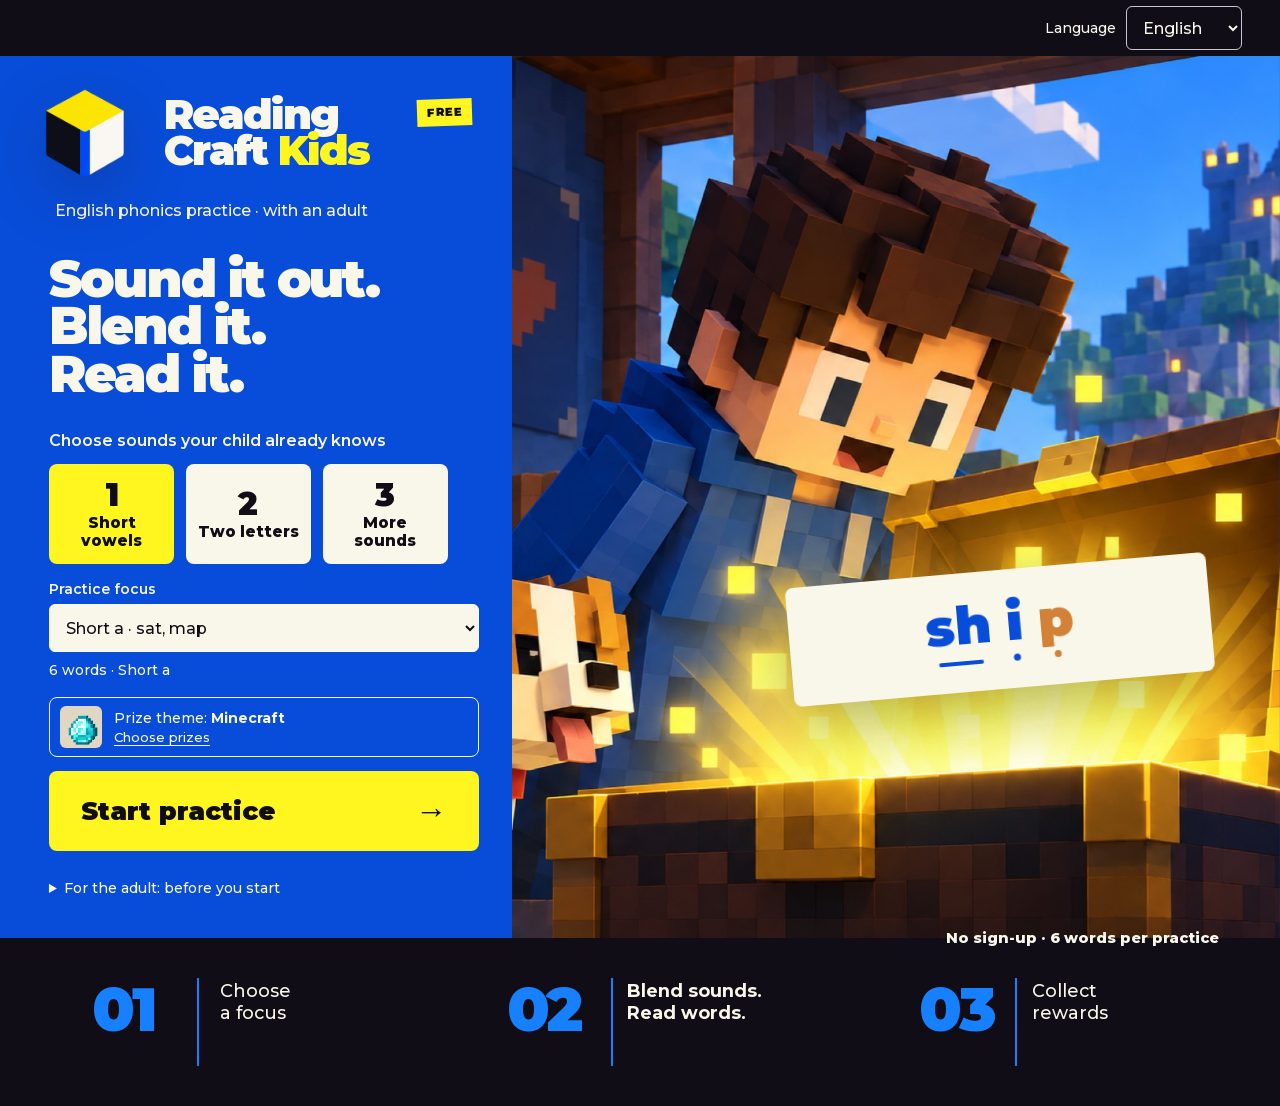
==== commit 4ad582ae: "Add six reward themes with thirty prizes each" ====
--- a/index.html
+++ b/index.html
@@ -999,6 +999,7 @@
   <link rel="stylesheet" href="/styles.css">
   <link rel="stylesheet" href="/localization.css">
   <link rel="stylesheet" href="/phonics-en.css">
+  <link rel="stylesheet" href="/reward-themes.css">
 </head>
 <body>
   <nav class="language-bar" aria-label="Language">
@@ -1046,6 +1047,17 @@
                 <label class="phonics-focus-label" for="practiceSelect">Practice focus</label>
                 <select id="practiceSelect" aria-describedby="practiceNote"><option value="short-a">Short a · sat, map</option><option value="short-i">Short i · sit, pin</option><option value="short-o">Short o · pot, mop</option><option value="short-u">Short u · sun, mud</option><option value="short-e">Short e · pen, bed</option></select>
                 <p id="practiceNote" class="phonics-practice-note">6 words · one focus at a time</p>
+                <details class="reward-theme-picker" id="rewardThemePicker">
+    <summary><span class="theme-summary-sprite" id="themeSummarySprite" aria-hidden="true"></span><span>Prize theme: <strong id="themeSelectedName">Minecraft</strong><small>Choose prizes</small></span></summary>
+    <fieldset id="themeOptions" disabled><legend>Choose prizes</legend><p class="theme-explainer">The same reading practice, with your favourite prizes.</p><div class="theme-options">
+    <label class="theme-option"><input type="radio" name="rewardTheme" value="minecraft" checked><span class="theme-option-content"><span class="theme-preview-sprite theme-preview-minecraft" aria-hidden="true"></span><span>Minecraft</span></span></label>
+<label class="theme-option"><input type="radio" name="rewardTheme" value="dinosaurs"><span class="theme-option-content"><span class="theme-preview-sprite theme-preview-dinosaurs" aria-hidden="true"></span><span>Dinosaurs</span></span></label>
+<label class="theme-option"><input type="radio" name="rewardTheme" value="space"><span class="theme-option-content"><span class="theme-preview-sprite theme-preview-space" aria-hidden="true"></span><span>Space</span></span></label>
+<label class="theme-option"><input type="radio" name="rewardTheme" value="unicorns"><span class="theme-option-content"><span class="theme-preview-sprite theme-preview-unicorns" aria-hidden="true"></span><span>Unicorns</span></span></label>
+<label class="theme-option"><input type="radio" name="rewardTheme" value="fairies"><span class="theme-option-content"><span class="theme-preview-sprite theme-preview-fairies" aria-hidden="true"></span><span>Fairies</span></span></label>
+<label class="theme-option"><input type="radio" name="rewardTheme" value="garden"><span class="theme-option-content"><span class="theme-preview-sprite theme-preview-garden" aria-hidden="true"></span><span>Flower garden</span></span></label>
+    </div><p id="themePrizeNote" class="theme-explainer">The original 30 Minecraft prizes.</p></fieldset>
+  </details>
                 <button class="start-game" id="startButton" type="button" disabled>Start practice <span aria-hidden="true">→</span></button>
                 <details class="phonics-parent-guide"><summary>For the adult: before you start</summary>
                   <p>This is extra practice, not a complete phonics course. First teach the sounds using your child’s school programme, then choose a matching focus here.</p>
@@ -1127,6 +1139,7 @@
     </section>
   </main>
 
+  <script src="/reward-themes.js"></script>
   <script>
     const METRIKA_ID = 112668334;
 
@@ -1176,6 +1189,8 @@
   return copy;
 }
 function applySprite(element,reward) {
+  if(window.RCKThemes?.applySprite(element,reward)) return;
+  element.style.backgroundSize="400% 400%";
   element.style.backgroundImage = `url("${atlasFiles[reward.atlas]}")`;
   element.style.backgroundPosition = `${(reward.sprite%4)*100/3}% ${Math.floor(reward.sprite/4)*100/3}%`;
 }
@@ -1275,7 +1290,7 @@
   if(s!==Screen.LEVEL && s!==Screen.COLLECTION) renderCollection('collectionList',false);
 }
 function startGame() {
-  const prizes=shuffle(rewards);
+  const prizes=window.RCKThemes ? window.RCKThemes.rewards(rewards,chosenLesson.words.length) : shuffle(rewards);
   // Stay within one taught correspondence/skill, in an authored order.
   cards=chosenLesson.words.map((parts,i)=>({parts,reward:prizes[i]}));
   state={screen:Screen.WORD,currentIndex:0,collected:[],blended:false};
--- a/reward-themes.css
+++ b/reward-themes.css
@@ -0,0 +1,42 @@
+.reward-theme-picker { margin-top: 16px; color: var(--studio-paper); text-align: left; }
+.reward-theme-picker summary {
+  min-height: 58px; display: flex; gap: 12px; align-items: center;
+  padding: 8px 10px; border: 1px solid currentColor; border-radius: 8px;
+  cursor: pointer; font-size: 14px; line-height: 1.45;
+}
+.reward-theme-picker summary small { display: block; text-decoration: underline; text-underline-offset: 3px; font-size: 13px; }
+.reward-theme-picker summary:focus-visible { outline: 3px solid var(--studio-yellow); outline-offset: 3px; }
+.reward-theme-picker fieldset { min-width: 0; margin: 12px 0 0; padding: 0; border: 0; }
+.reward-theme-picker legend { font-size: 16px; font-weight: 700; padding: 0; }
+.theme-explainer { margin: 8px 0 12px; font-size: 13px; line-height: 1.5; font-weight: 500; }
+.theme-options { display: grid; grid-template-columns: repeat(3,minmax(0,1fr)); gap: 8px; }
+.theme-option { position: relative; min-width: 0; cursor: pointer; }
+.theme-option input { position: absolute; top: 8px; left: 8px; z-index: 1; width: 16px; height: 16px; accent-color: var(--studio-blue); }
+.theme-option-content {
+  display: flex; flex-direction: column; align-items: center; gap: 4px;
+  min-height: 122px; padding: 12px 6px 8px; border: 3px solid transparent; border-radius: 8px;
+  background: var(--studio-paper); color: var(--studio-ink);
+  font-size: 12px; font-weight: 700; line-height: 1.3; text-align: center;
+}
+.theme-option input:checked + .theme-option-content { border-color: var(--studio-yellow); background: #fffbc9; }
+.theme-option input:focus-visible + .theme-option-content { outline: 3px solid var(--studio-yellow); outline-offset: 3px; }
+.theme-preview-sprite, .theme-summary-sprite { display: block; flex: none; background-size: 600% 500%; background-position: 0 0; background-repeat: no-repeat; border-radius: 6px; }
+.theme-preview-sprite { width: 70px; height: 70px; }
+.theme-summary-sprite { width: 42px; height: 42px; }
+.theme-art-frame { position: relative; }
+.theme-art { position: absolute; left: 50%; top: 50%; transform: translate(-50%,-50%) scale(.9); background-repeat: no-repeat; }
+.theme-preview-minecraft { background-image: url('/assets/minecraft-prizes-atlas.png'); background-size: 400% 400%; }
+.theme-preview-dinosaurs { background-image: url('/assets/themes/dinosaurs.png'); }
+.theme-preview-space { background-image: url('/assets/themes/space.png'); }
+.theme-preview-unicorns { background-image: url('/assets/themes/unicorns.png'); }
+.theme-preview-fairies { background-image: url('/assets/themes/fairies.png'); }
+.theme-preview-garden { background-image: url('/assets/themes/garden.png'); }
+/* The expanded selector needs natural-height space above the existing footer strip. */
+.trainer:not(.is-playing) .welcome-demo { min-height: 90dvh; }
+.trainer:not(.is-playing) .welcome-scene { position: absolute; inset: 0; height: 100%; }
+@media (max-width:720px) {
+  .theme-option-content { min-height: 114px; }
+  .theme-preview-sprite { width: 64px; height: 64px; }
+  .trainer:not(.is-playing) .welcome-demo { min-height: 58dvh; }
+  .trainer:not(.is-playing) .welcome-scene { min-height: 58dvh; }
+}
